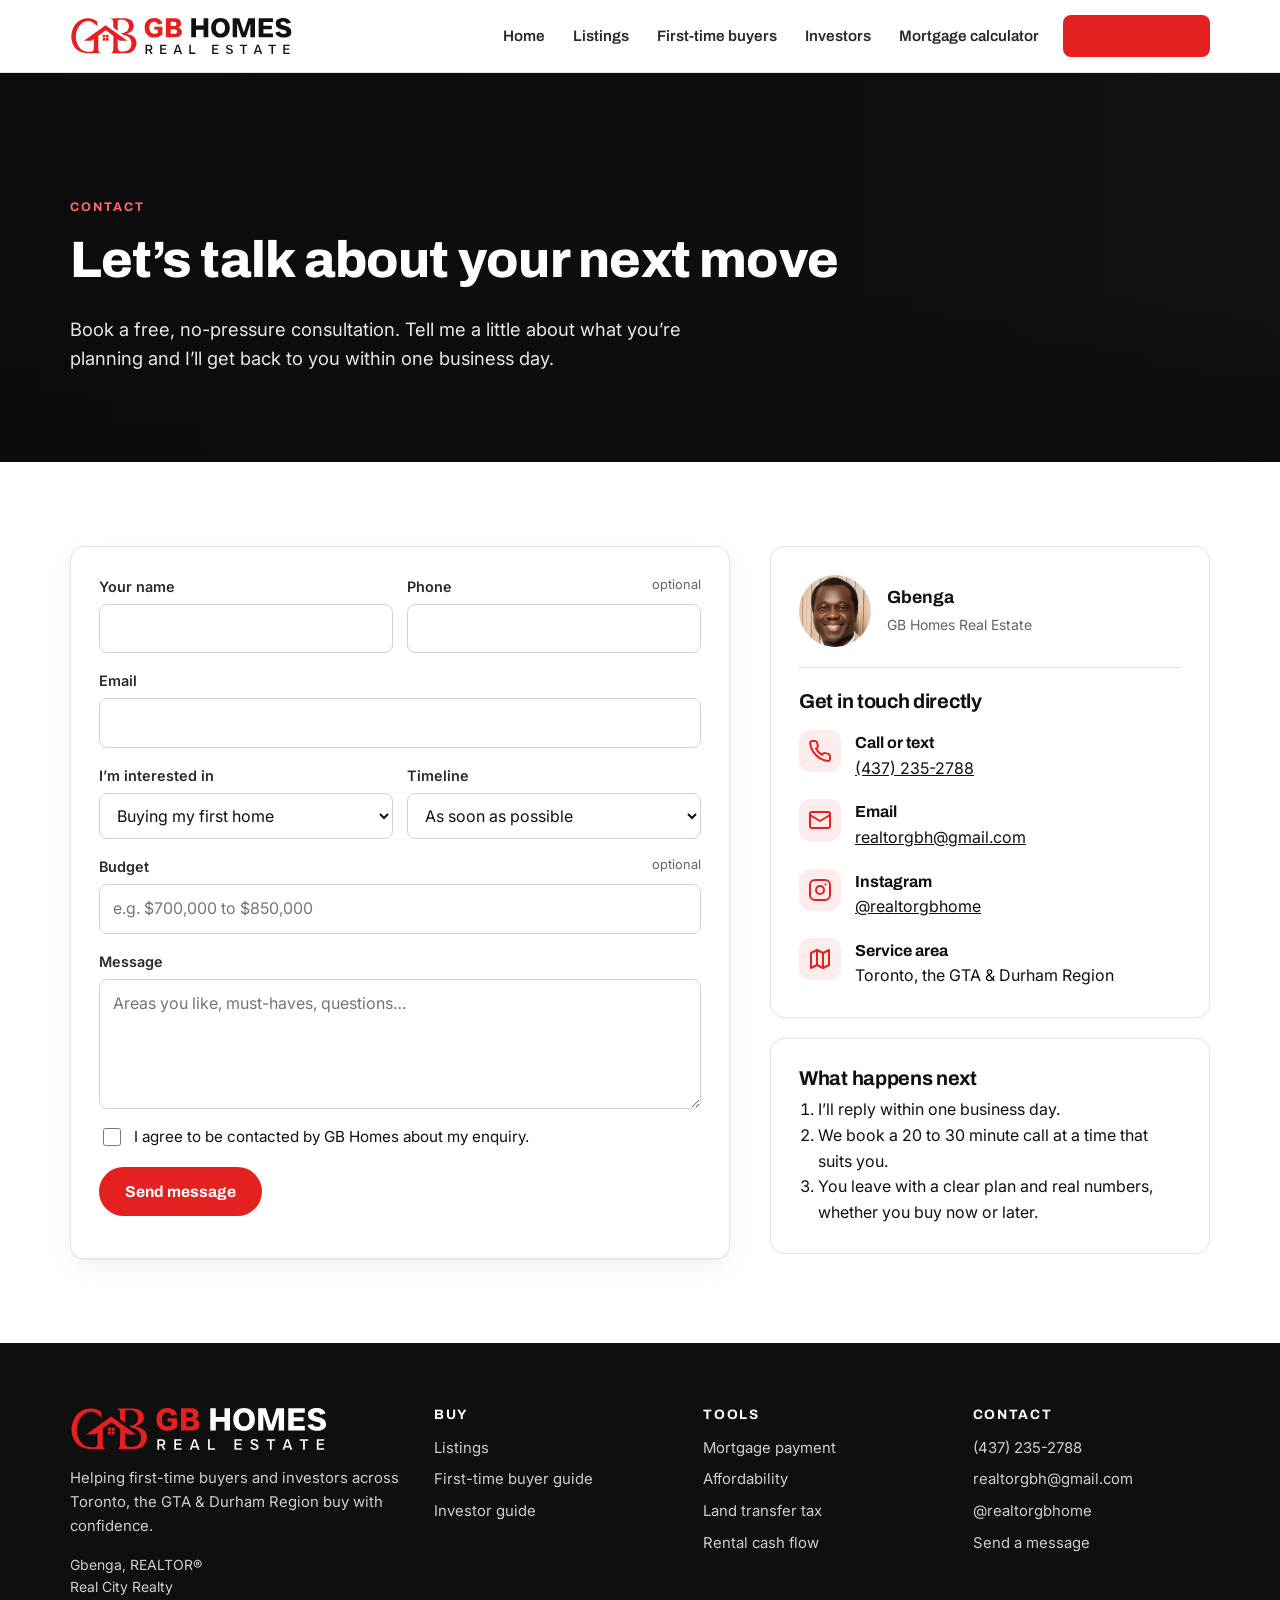
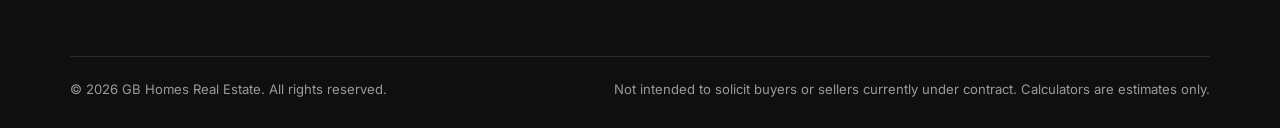
==== contact.html @ 9d26df84 "Email every contact-form enquiry to realtorgbh@gmail.com Uses the free FormSubmit service alongside " ====
<!doctype html>
<html lang="en-CA" class="no-js">
<head>
<meta charset="utf-8">
<meta name="viewport" content="width=device-width, initial-scale=1">
<title>Contact | GB Homes Real Estate</title>
<meta name="description" content="Book a free consultation with GB Homes Real Estate. Help for first-time buyers, investors and sellers across Toronto, the GTA and Durham Region.">
<meta property="og:title" content="Contact | GB Homes Real Estate">
<meta property="og:description" content="Book a free consultation with GB Homes Real Estate. Help for first-time buyers, investors and sellers across Toronto, the GTA and Durham Region.">
<meta property="og:type" content="website">
<meta name="theme-color" content="#E52020">
<link rel="icon" href="assets/brand/mark.svg" type="image/svg+xml">
<link rel="preconnect" href="https://fonts.googleapis.com">
<link rel="preconnect" href="https://fonts.gstatic.com" crossorigin>
<link href="https://fonts.googleapis.com/css2?family=Archivo:wght@600;700;800&family=Inter:wght@400;500;600&display=swap" rel="stylesheet">
<link rel="stylesheet" href="css/styles.css?v=3b764c63">
</head>
<body>
<a class="skip-link" href="#main">Skip to content</a>
<header class="site-header">
  <div class="wrap">
    <a class="brand" href="index.html" aria-label="GB Homes Real Estate, home"><img src="assets/brand/logo-horizontal.svg" alt="GB Homes Real Estate" width="215" height="38"></a>
    <button class="nav-toggle" type="button" aria-expanded="false" aria-controls="site-nav" aria-label="Open menu"><svg viewBox="0 0 24 24" fill="none" stroke="currentColor" stroke-width="2" stroke-linecap="round" stroke-linejoin="round" aria-hidden="true"><path d="M3 6h18M3 12h18M3 18h18"/></svg></button>
    <nav class="nav" id="site-nav" aria-label="Main">
      <a href="index.html">Home</a><a href="listings.html">Listings</a><a href="first-time-buyers.html">First-time buyers</a><a href="investors.html">Investors</a><a href="mortgage-calculator.html">Mortgage calculator</a>
      <a class="btn btn--red" href="contact.html" aria-current="page">Book a free call</a>
    </nav>
  </div>
</header>
<main id="main">
<section class="page-hero page-hero--photo page-hero--contact">
  <div class="wrap">
    <span class="eyebrow">Contact</span>
    <h1>Let’s talk about your next move</h1>
    <p class="lead">Book a free, no-pressure consultation. Tell me a little about what you’re planning and I’ll get back to you within one business day.</p>
  </div>
</section>

<section class="section">
  <div class="wrap contact-grid">
    <form class="card" id="contact-form" novalidate>
      <div class="field-row">
        <div class="field">
          <label for="cf-name">Your name</label>
          <input class="input" id="cf-name" name="name" autocomplete="name" required>
        </div>
        <div class="field">
          <label for="cf-phone">Phone <span class="hint">optional</span></label>
          <input class="input" id="cf-phone" name="phone" type="tel" autocomplete="tel">
        </div>
      </div>
      <div class="field">
        <label for="cf-email">Email</label>
        <input class="input" id="cf-email" name="email" type="email" autocomplete="email" required>
      </div>
      <div class="field-row">
        <div class="field">
          <label for="cf-topic">I’m interested in</label>
          <select class="input" id="cf-topic" name="topic">
            <option value="first-time">Buying my first home</option>
            <option value="investor">Buying an investment property</option>
            <option value="showing">Booking a showing</option>
            <option value="alerts">Getting listing alerts</option>
            <option value="preapproval">Help with mortgage pre-approval</option>
            <option value="selling">Selling my home</option>
            <option value="other">Something else</option>
          </select>
        </div>
        <div class="field">
          <label for="cf-timeline">Timeline</label>
          <select class="input" id="cf-timeline" name="timeline">
            <option>As soon as possible</option>
            <option>In 1 to 3 months</option>
            <option>In 3 to 6 months</option>
            <option>In 6 to 12 months</option>
            <option>Just exploring</option>
          </select>
        </div>
      </div>
      <div class="field">
        <label for="cf-budget">Budget <span class="hint">optional</span></label>
        <input class="input" id="cf-budget" name="budget" placeholder="e.g. $700,000 to $850,000">
      </div>
      <div class="field">
        <label for="cf-message">Message</label>
        <textarea class="input" id="cf-message" name="message" placeholder="Areas you like, must-haves, questions…"></textarea>
      </div>
      <label class="check"><input type="checkbox" id="cf-consent" name="consent" required> I agree to be contacted by GB Homes about my enquiry.</label>
      <input type="text" name="_gotcha" tabindex="-1" autocomplete="off" style="position:absolute;left:-9999px" aria-hidden="true">
      <button class="btn btn--red" type="submit" style="margin-top:8px">Send message</button>
      <div class="form-status" id="cf-status" role="status" aria-live="polite"></div>
    </form>

    <aside>
      <div class="card card--flat">
        <div class="agent-card">
          <img src="assets/photos/gbenga-headshot.jpg" alt="Gbenga" width="96" height="96">
          <div><strong data-config="agentName">Gbenga</strong><span class="muted small">GB Homes Real Estate</span></div>
        </div>
        <h3>Get in touch directly</h3>
        <ul class="contact-list" style="margin-top:18px">
          <li data-config-wrap><span class="icon-badge"><svg viewBox="0 0 24 24" fill="none" stroke="currentColor" stroke-width="2" stroke-linecap="round" stroke-linejoin="round" aria-hidden="true"><path d="M22 16.9v3a2 2 0 0 1-2.2 2 19.8 19.8 0 0 1-8.6-3.1 19.5 19.5 0 0 1-6-6A19.8 19.8 0 0 1 2.1 4.2 2 2 0 0 1 4.1 2h3a2 2 0 0 1 2 1.7c.1.9.4 1.8.7 2.7a2 2 0 0 1-.5 2.1L8 9.8a16 16 0 0 0 6 6l1.3-1.3a2 2 0 0 1 2.1-.4c.9.3 1.8.6 2.7.7a2 2 0 0 1 1.7 2z"/></svg></span><div><strong>Call or text</strong><a data-config-href="phone" href="#"><span data-config="phone"></span></a></div></li>
          <li data-config-wrap><span class="icon-badge"><svg viewBox="0 0 24 24" fill="none" stroke="currentColor" stroke-width="2" stroke-linecap="round" stroke-linejoin="round" aria-hidden="true"><rect x="2" y="4" width="20" height="16" rx="2"/><path d="m22 7-10 6L2 7"/></svg></span><div><strong>Email</strong><a data-config-href="email" href="#"><span data-config="email"></span></a></div></li>
          <li data-config-wrap><span class="icon-badge"><svg viewBox="0 0 24 24" fill="none" stroke="currentColor" stroke-width="2" stroke-linecap="round" stroke-linejoin="round" aria-hidden="true"><rect x="2" y="2" width="20" height="20" rx="5"/><circle cx="12" cy="12" r="4"/><path d="M17.5 6.5h.01"/></svg></span><div><strong>Instagram</strong><a data-config-href="instagram" href="#" rel="noopener"><span data-config="instagram"></span></a></div></li>
          <li><span class="icon-badge"><svg viewBox="0 0 24 24" fill="none" stroke="currentColor" stroke-width="2" stroke-linecap="round" stroke-linejoin="round" aria-hidden="true"><path d="M9 3 3 6v15l6-3 6 3 6-3V3l-6 3z"/><path d="M9 3v15M15 6v15"/></svg></span><div><strong>Service area</strong><span data-config="serviceArea">Toronto, the GTA &amp; Durham Region</span></div></li>
        </ul>
        <div data-config-wrap style="margin-top:22px">
          <a class="btn btn--ink" data-config-href="bookingUrl" href="#" rel="noopener"><svg viewBox="0 0 24 24" fill="none" stroke="currentColor" stroke-width="2" stroke-linecap="round" stroke-linejoin="round" aria-hidden="true"><rect x="3" y="4" width="18" height="18" rx="2"/><path d="M16 2v4M8 2v4M3 10h18"/></svg> Pick a time on my calendar</a>
        </div>
      </div>
      <div class="card card--flat" style="margin-top:20px">
        <h3>What happens next</h3>
        <ol style="padding-left:1.2em;margin:0">
          <li>I’ll reply within one business day.</li>
          <li>We book a 20 to 30 minute call at a time that suits you.</li>
          <li>You leave with a clear plan and real numbers, whether you buy now or later.</li>
        </ol>
      </div>
    </aside>
  </div>
</section>
</main>
<footer class="site-footer">
  <div class="wrap">
    <div class="footer-grid">
      <div>
        <img class="footer-logo" src="assets/brand/logo-horizontal-white.svg" alt="GB Homes Real Estate" width="250" height="44">
        <p>Helping first-time buyers and investors across <span data-config="serviceArea">Toronto, the GTA &amp; Durham Region</span> buy with confidence.</p>
        <p class="small"><span data-config="agentName">Gbenga</span>, <span data-config="registeredTitle"></span><br><span data-config="brokerageName"></span><span data-config-wrap><br><span data-config="brokerageAddress"></span></span></p>
      </div>
      <div>
        <h4>Buy</h4>
        <ul>
          <li><a href="listings.html">Listings</a></li>
          <li><a href="first-time-buyers.html">First-time buyer guide</a></li>
          <li><a href="investors.html">Investor guide</a></li>
        </ul>
      </div>
      <div>
        <h4>Tools</h4>
        <ul>
          <li><a href="mortgage-calculator.html">Mortgage payment</a></li>
          <li><a href="mortgage-calculator.html#afford">Affordability</a></li>
          <li><a href="mortgage-calculator.html#closing">Land transfer tax</a></li>
          <li><a href="investors.html#calculator">Rental cash flow</a></li>
        </ul>
      </div>
      <div>
        <h4>Contact</h4>
        <ul>
          <li data-config-wrap><a data-config-href="phone" href="#"><span data-config="phone"></span></a></li>
          <li data-config-wrap><a data-config-href="email" href="#"><span data-config="email"></span></a></li>
          <li data-config-wrap><a data-config-href="instagram" href="#" rel="noopener"><span data-config="instagram"></span></a></li>
          <li><a href="contact.html">Send a message</a></li>
        </ul>
      </div>
    </div>
    <div class="footer-bottom">
      <span>© <span data-year>2026</span> GB Homes Real Estate. All rights reserved.</span>
      <span>Not intended to solicit buyers or sellers currently under contract. Calculators are estimates only.</span>
    </div>
  </div>
</footer>
<script src="js/config.js?v=3b764c63"></script>
<script src="js/supabase.js?v=3b764c63"></script>
<script src="js/site.js?v=3b764c63"></script>
<script src="js/listings-data.js?v=3b764c63"></script>
<script src="js/contact.js?v=3b764c63"></script>
</body>
</html>
---- css/styles.css ----
/* ==========================================================================
   GB Homes Real Estate — site styles
   Brand colours come from the GB Homes logo: red #E52020 and near-black ink.
   ========================================================================== */

:root {
  --red: #e52020;
  --red-dark: #b81414;
  --red-tint: #fdecec;
  --ink: #111111;
  --ink-2: #2a2a2a;
  --muted: #5f6368;
  --line: #e6e3df;
  --paper: #ffffff;
  --cream: #f7f5f2;
  --dark: #0f0f10;
  --ok: #1d7a46;
  --ok-tint: #e7f4ec;
  --warn: #9a5b00;
  --warn-tint: #fff4e0;

  --font-head: "Archivo", "Helvetica Neue", Arial, sans-serif;
  --font-body: "Inter", "Helvetica Neue", Arial, sans-serif;

  --radius: 14px;
  --radius-sm: 8px;
  --shadow: 0 1px 2px rgba(0, 0, 0, 0.04), 0 8px 24px rgba(0, 0, 0, 0.06);
  --shadow-lg: 0 2px 4px rgba(0, 0, 0, 0.04), 0 20px 48px rgba(0, 0, 0, 0.10);
  --wrap: 1180px;
}

*,
*::before,
*::after { box-sizing: border-box; }

html { scroll-behavior: smooth; -webkit-text-size-adjust: 100%; }
@media (prefers-reduced-motion: reduce) {
  html { scroll-behavior: auto; }
  *, *::before, *::after { animation: none !important; transition: none !important; }
}

body {
  margin: 0;
  font-family: var(--font-body);
  font-size: 16px;
  line-height: 1.6;
  color: var(--ink);
  background: var(--paper);
  -webkit-font-smoothing: antialiased;
}

img, svg { max-width: 100%; display: block; }
a { color: inherit; }
p { margin: 0 0 1em; }
h1, h2, h3, h4 {
  font-family: var(--font-head);
  line-height: 1.12;
  margin: 0 0 0.5em;
  letter-spacing: -0.015em;
}
h1 { font-size: clamp(2.2rem, 5.2vw, 3.9rem); font-weight: 800; }
h2 { font-size: clamp(1.7rem, 3.4vw, 2.6rem); font-weight: 800; }
h3 { font-size: 1.25rem; font-weight: 700; }
h4 { font-size: 1.05rem; font-weight: 700; }

.wrap { width: 100%; max-width: var(--wrap); margin: 0 auto; padding: 0 20px; }
.section { padding: 84px 0; }
.section--tight { padding: 56px 0; }
.section--cream { background: var(--cream); }
.section--dark { background: var(--dark); color: #fff; }
.section--dark .muted { color: #b7b7b7; }

.eyebrow {
  display: inline-block;
  font-family: var(--font-head);
  font-size: 0.78rem;
  font-weight: 700;
  letter-spacing: 0.16em;
  text-transform: uppercase;
  color: var(--red);
  margin-bottom: 14px;
}
.lead { font-size: 1.15rem; color: var(--ink-2); max-width: 640px; }
.section--dark .lead { color: #d6d6d6; }
.muted { color: var(--muted); }
.red { color: var(--red); }
.center { text-align: center; }
.center .lead { margin-left: auto; margin-right: auto; }
.small { font-size: 0.875rem; }
.visually-hidden {
  position: absolute !important; width: 1px; height: 1px; overflow: hidden;
  clip: rect(0 0 0 0); white-space: nowrap;
}

.skip-link {
  position: absolute; left: 12px; top: -48px; z-index: 100;
  background: var(--ink); color: #fff; padding: 10px 14px; border-radius: 6px;
}
.skip-link:focus { top: 12px; }

:focus-visible { outline: 3px solid var(--red); outline-offset: 2px; }

/* ---------- Buttons ---------- */
.btn {
  display: inline-flex; align-items: center; justify-content: center; gap: 8px;
  font-family: var(--font-head); font-weight: 700; font-size: 0.98rem;
  padding: 14px 24px; border-radius: 999px; border: 2px solid transparent;
  text-decoration: none; cursor: pointer; transition: transform 0.15s ease, background 0.15s ease, color 0.15s ease, border-color 0.15s ease;
  line-height: 1.1; white-space: nowrap;
}
.btn:hover { transform: translateY(-1px); }
.btn--red { background: var(--red); color: #fff; }
.btn--red:hover { background: var(--red-dark); }
.btn--ink { background: var(--ink); color: #fff; }
.btn--ink:hover { background: #000; }
.btn--ghost { background: transparent; border-color: currentColor; }
.btn--ghost:hover { background: var(--ink); border-color: var(--ink); color: #fff; }
.section--dark .btn--ghost:hover, .hero--dark .btn--ghost:hover { background: #fff; border-color: #fff; color: var(--ink); }
.btn--sm { padding: 10px 16px; font-size: 0.9rem; }
.btn-row { display: flex; flex-wrap: wrap; gap: 12px; }

/* ---------- Header ---------- */
.site-header {
  position: sticky; top: 0; z-index: 50;
  background: rgba(255, 255, 255, 0.94);
  backdrop-filter: saturate(160%) blur(10px);
  -webkit-backdrop-filter: saturate(160%) blur(10px);
  border-bottom: 1px solid var(--line);
}
.site-header .wrap { display: flex; align-items: center; justify-content: space-between; height: 72px; gap: 20px; }
.brand { display: flex; align-items: center; text-decoration: none; flex-shrink: 0; }
.brand img { height: 38px; width: auto; }

.nav { display: flex; align-items: center; gap: 4px; }
.nav a {
  font-family: var(--font-head); font-weight: 600; font-size: 0.95rem; text-decoration: none;
  padding: 8px 12px; border-radius: 8px; color: var(--ink-2);
}
.nav a:hover { color: var(--red); }
.nav a[aria-current="page"] { color: var(--red); }
.nav .btn { margin-left: 8px; color: #fff; padding: 11px 18px; }
.nav .btn:hover { color: #fff; }

.nav-toggle {
  display: none; background: none; border: 0; padding: 8px; cursor: pointer; color: var(--ink);
}
.nav-toggle svg { width: 28px; height: 28px; }

@media (max-width: 960px) {
  .nav-toggle { display: inline-flex; }
  .nav {
    position: fixed; inset: 72px 0 auto 0; flex-direction: column; align-items: stretch;
    background: #fff; border-bottom: 1px solid var(--line); padding: 12px 20px 24px;
    box-shadow: var(--shadow-lg); display: none; max-height: calc(100vh - 72px); overflow: auto;
  }
  .nav.is-open { display: flex; }
  .nav a { padding: 14px 6px; font-size: 1.05rem; border-bottom: 1px solid var(--line); border-radius: 0; }
  .nav .btn { margin: 16px 0 0; border-bottom: 0; border-radius: 999px; }
  .brand img { height: 32px; }
}

/* ---------- Hero ---------- */
.hero { padding: 72px 0 84px; position: relative; overflow: hidden; }
.hero::before {
  content: ""; position: absolute; right: -180px; top: -160px; width: 560px; height: 560px;
  background: radial-gradient(circle at center, var(--red-tint) 0%, rgba(253, 236, 236, 0) 70%);
  pointer-events: none;
}
.hero .wrap { position: relative; display: grid; grid-template-columns: 1.15fr 0.85fr; gap: 56px; align-items: center; }
.hero h1 .red { color: var(--red); }
.hero .lead { margin-bottom: 28px; }
.hero-points { list-style: none; padding: 0; margin: 28px 0 0; display: flex; flex-wrap: wrap; gap: 10px 22px; color: var(--ink-2); font-size: 0.95rem; }
.hero-points li { display: flex; align-items: center; gap: 8px; }
.hero-points svg { width: 18px; height: 18px; color: var(--red); flex-shrink: 0; }

.page-hero { padding: 64px 0 48px; background: var(--cream); border-bottom: 1px solid var(--line); }
.page-hero h1 { font-size: clamp(2rem, 4.4vw, 3.2rem); }
.page-hero .lead { margin-bottom: 0; }

@media (max-width: 900px) {
  .hero { padding: 44px 0 60px; }
  .hero .wrap { grid-template-columns: 1fr; gap: 36px; }
}

/* ---------- Cards / grids ---------- */
.grid { display: grid; gap: 24px; }
.grid-2 { grid-template-columns: repeat(2, minmax(0, 1fr)); }
.grid-3 { grid-template-columns: repeat(3, minmax(0, 1fr)); }
.grid-4 { grid-template-columns: repeat(4, minmax(0, 1fr)); }
@media (max-width: 900px) { .grid-3, .grid-4 { grid-template-columns: repeat(2, minmax(0, 1fr)); } }
@media (max-width: 640px) { .grid-2, .grid-3, .grid-4 { grid-template-columns: 1fr; } }

.card {
  background: #fff; border: 1px solid var(--line); border-radius: var(--radius);
  padding: 28px; box-shadow: var(--shadow);
}
.card--flat { box-shadow: none; }
.card h3 { margin-bottom: 8px; }
.card p:last-child { margin-bottom: 0; }

.icon-badge {
  width: 48px; height: 48px; border-radius: 12px; background: var(--red-tint); color: var(--red);
  display: grid; place-items: center; margin-bottom: 18px;
}
.icon-badge svg { width: 24px; height: 24px; }

.service-card { display: flex; flex-direction: column; }
.service-card .link-arrow { margin-top: auto; padding-top: 14px; }

.link-arrow {
  display: inline-flex; align-items: center; gap: 6px; font-family: var(--font-head);
  font-weight: 700; color: var(--red); text-decoration: none;
}
.link-arrow::after { content: "→"; transition: transform 0.15s ease; }
.link-arrow:hover::after { transform: translateX(3px); }

.section-head { display: flex; justify-content: space-between; align-items: flex-end; gap: 24px; margin-bottom: 36px; flex-wrap: wrap; }
.section-head h2 { margin-bottom: 0; }

/* ---------- Steps ---------- */
.steps { counter-reset: step; display: grid; gap: 20px; grid-template-columns: repeat(4, minmax(0, 1fr)); }
.step { position: relative; padding-top: 56px; }
.step::before {
  counter-increment: step; content: counter(step, decimal-leading-zero);
  position: absolute; top: 0; left: 0; font-family: var(--font-head); font-weight: 800; font-size: 2rem; color: var(--red);
}
.step h3 { font-size: 1.1rem; }
@media (max-width: 900px) { .steps { grid-template-columns: repeat(2, minmax(0, 1fr)); } }
@media (max-width: 560px) { .steps { grid-template-columns: 1fr; } }

/* ---------- Quick calculator (hero) ---------- */
.quick-calc { background: #fff; border-radius: 20px; box-shadow: var(--shadow-lg); border: 1px solid var(--line); padding: 28px; }
.quick-calc h2 { font-size: 1.25rem; margin-bottom: 4px; }
.quick-calc .result-big { font-family: var(--font-head); font-size: 2.6rem; font-weight: 800; line-height: 1; margin: 18px 0 4px; }
.quick-calc .result-big small { font-size: 1rem; font-weight: 600; color: var(--muted); }

/* ---------- Forms ---------- */
.field { display: flex; flex-direction: column; gap: 6px; margin-bottom: 16px; }
.field label, .field .label { font-weight: 600; font-size: 0.9rem; color: var(--ink-2); display: flex; justify-content: space-between; gap: 8px; }
.field .hint { font-size: 0.8rem; color: var(--muted); font-weight: 400; }
.input, select.input, textarea.input {
  width: 100%; font: inherit; font-size: 1rem; color: var(--ink); background: #fff;
  border: 1.5px solid #d6d2cc; border-radius: var(--radius-sm); padding: 11px 13px;
  transition: border-color 0.15s ease, box-shadow 0.15s ease;
}
.input:focus { outline: none; border-color: var(--ink); box-shadow: 0 0 0 3px rgba(17, 17, 17, 0.08); }
textarea.input { min-height: 130px; resize: vertical; }

.input-affix { position: relative; display: flex; align-items: center; }
.input-affix .input { padding-left: 28px; }
.input-affix .affix { position: absolute; left: 12px; color: var(--muted); pointer-events: none; font-size: 0.95rem; }
.input-affix.suffix .input { padding-left: 13px; padding-right: 34px; }
.input-affix.suffix .affix { left: auto; right: 12px; }

.field-row { display: grid; grid-template-columns: 1fr 1fr; gap: 14px; }
@media (max-width: 480px) { .field-row { grid-template-columns: 1fr; } }

input[type="range"] { width: 100%; accent-color: var(--red); margin: 4px 0 0; }

.check { display: flex; gap: 10px; align-items: flex-start; font-size: 0.95rem; cursor: pointer; margin-bottom: 10px; }
.check input { width: 18px; height: 18px; margin-top: 3px; accent-color: var(--red); flex-shrink: 0; }

.seg { display: inline-flex; background: var(--cream); border: 1px solid var(--line); border-radius: 999px; padding: 4px; flex-wrap: wrap; }
.seg button {
  font: inherit; font-family: var(--font-head); font-weight: 700; font-size: 0.92rem; border: 0; background: transparent;
  padding: 10px 18px; border-radius: 999px; cursor: pointer; color: var(--ink-2);
}
.seg button[aria-selected="true"] { background: var(--ink); color: #fff; }

/* ---------- Calculator layout ---------- */
.calc { display: grid; grid-template-columns: 400px 1fr; gap: 28px; align-items: start; }
@media (max-width: 960px) { .calc { grid-template-columns: 1fr; } }
.calc-panel { position: sticky; top: 96px; }
@media (max-width: 960px) { .calc-panel { position: static; } }

.result-hero { background: var(--dark); color: #fff; border-radius: var(--radius); padding: 28px; margin-bottom: 20px; }
.result-hero .label { color: #bdbdbd; font-size: 0.9rem; font-weight: 600; }
.result-hero .value { font-family: var(--font-head); font-size: clamp(2.2rem, 5vw, 3.2rem); font-weight: 800; line-height: 1.05; margin: 6px 0 4px; }
.result-hero .sub { color: #cfcfcf; font-size: 0.95rem; }

.stats { display: grid; grid-template-columns: repeat(auto-fit, minmax(160px, 1fr)); gap: 12px; margin-bottom: 20px; }
.stat { background: #fff; border: 1px solid var(--line); border-radius: 12px; padding: 16px; }
.stat .label { font-size: 0.82rem; color: var(--muted); font-weight: 600; }
.stat .value { font-family: var(--font-head); font-size: 1.35rem; font-weight: 800; margin-top: 2px; }
.stat--good .value { color: var(--ok); }
.stat--bad .value { color: var(--red); }

.notice { border-radius: 10px; padding: 12px 14px; font-size: 0.92rem; margin-bottom: 16px; border: 1px solid; }
.notice--info { background: var(--cream); border-color: var(--line); color: var(--ink-2); }
.notice--warn { background: var(--warn-tint); border-color: #f1d49c; color: var(--warn); }
.notice--ok { background: var(--ok-tint); border-color: #b9dec8; color: var(--ok); }
.notice--red { background: var(--red-tint); border-color: #f5b9b9; color: var(--red-dark); }

.breakdown { width: 100%; border-collapse: collapse; font-size: 0.95rem; }
.breakdown td { padding: 10px 0; border-bottom: 1px solid var(--line); }
.breakdown td:last-child { text-align: right; font-weight: 600; font-variant-numeric: tabular-nums; }
.breakdown tr.total td { border-bottom: 0; border-top: 2px solid var(--ink); font-weight: 800; font-family: var(--font-head); font-size: 1.05rem; padding-top: 12px; }
.breakdown tr.minus td:last-child { color: var(--ok); }

.table-scroll { overflow-x: auto; -webkit-overflow-scrolling: touch; }
.amort-table { width: 100%; border-collapse: collapse; font-size: 0.9rem; font-variant-numeric: tabular-nums; min-width: 520px; }
.amort-table th, .amort-table td { padding: 9px 10px; text-align: right; border-bottom: 1px solid var(--line); }
.amort-table th:first-child, .amort-table td:first-child { text-align: left; }
.amort-table th { font-family: var(--font-head); font-size: 0.8rem; text-transform: uppercase; letter-spacing: 0.06em; color: var(--muted); }
.amort-table tr.term-end td { background: var(--red-tint); }

.chart { width: 100%; height: auto; }
.chart-legend { display: flex; gap: 18px; flex-wrap: wrap; font-size: 0.85rem; color: var(--muted); margin-top: 10px; }
.chart-legend span { display: inline-flex; align-items: center; gap: 6px; }
.chart-legend i { width: 12px; height: 12px; border-radius: 3px; display: inline-block; }

.bar-split { display: flex; height: 14px; border-radius: 999px; overflow: hidden; background: var(--line); margin: 10px 0 8px; }
.bar-split > div { height: 100%; transition: width 0.3s ease; }

details.disclosure { border: 1px solid var(--line); border-radius: 12px; background: #fff; }
details.disclosure > summary {
  cursor: pointer; list-style: none; padding: 16px 18px; font-family: var(--font-head); font-weight: 700;
  display: flex; justify-content: space-between; align-items: center; gap: 12px;
}
details.disclosure > summary::-webkit-details-marker { display: none; }
details.disclosure > summary::after { content: "+"; font-size: 1.4rem; color: var(--red); line-height: 1; }
details.disclosure[open] > summary::after { content: "−"; }
details.disclosure > .disclosure-body { padding: 0 18px 18px; }
.faq details.disclosure { margin-bottom: 12px; }

/* ---------- Listings ---------- */
.filters { display: flex; flex-wrap: wrap; gap: 12px; align-items: flex-end; margin-bottom: 28px; }
.filters .field { margin-bottom: 0; min-width: 160px; flex: 1; }
.listing-card { overflow: hidden; padding: 0; display: flex; flex-direction: column; transition: transform 0.15s ease, box-shadow 0.15s ease; }
.listing-card:hover { transform: translateY(-3px); box-shadow: var(--shadow-lg); }
.listing-media { position: relative; aspect-ratio: 4 / 3; background: var(--cream); overflow: hidden; }
.listing-media img { width: 100%; height: 100%; object-fit: cover; }
.listing-badge {
  position: absolute; top: 14px; left: 14px; background: var(--red); color: #fff; font-family: var(--font-head);
  font-weight: 700; font-size: 0.75rem; letter-spacing: 0.08em; text-transform: uppercase; padding: 6px 10px; border-radius: 6px;
}
.listing-badge--ink { background: var(--ink); }
.listing-body { padding: 22px; display: flex; flex-direction: column; flex: 1; }
.listing-price { font-family: var(--font-head); font-weight: 800; font-size: 1.5rem; }
.listing-title { font-weight: 600; margin: 2px 0 2px; }
.listing-meta { display: flex; gap: 16px; flex-wrap: wrap; color: var(--ink-2); font-size: 0.92rem; margin: 12px 0 16px; padding-top: 12px; border-top: 1px solid var(--line); }
.listing-meta span { display: inline-flex; align-items: center; gap: 6px; }
.listing-meta svg { width: 18px; height: 18px; color: var(--muted); }
.listing-actions { margin-top: auto; display: flex; gap: 10px; flex-wrap: wrap; }

.coming-card {
  border: 2px dashed #d6d2cc; background: var(--cream); box-shadow: none; display: flex; flex-direction: column;
  justify-content: center; align-items: flex-start; min-height: 360px;
}

/* Listing dialog */
dialog.listing-dialog {
  border: 0; border-radius: 18px; padding: 0; width: min(920px, calc(100vw - 32px)); max-height: calc(100vh - 48px);
  box-shadow: 0 30px 80px rgba(0, 0, 0, 0.35);
}
dialog.listing-dialog::backdrop { background: rgba(10, 10, 10, 0.6); }
.dialog-inner { display: grid; grid-template-columns: 1.1fr 0.9fr; }
.dialog-inner .listing-media { aspect-ratio: auto; min-height: 100%; }
.dialog-content { padding: 30px; overflow: auto; max-height: calc(100vh - 48px); }
.dialog-close {
  position: absolute; top: 12px; right: 12px; z-index: 2; width: 40px; height: 40px; border-radius: 50%; border: 0;
  background: #fff; box-shadow: var(--shadow); cursor: pointer; font-size: 1.4rem; line-height: 1;
}
.feature-list { list-style: none; padding: 0; margin: 0 0 20px; display: grid; gap: 8px; }
.feature-list li { display: flex; gap: 10px; }
.feature-list li::before { content: ""; width: 8px; height: 8px; border-radius: 50%; background: var(--red); margin-top: 9px; flex-shrink: 0; }
@media (max-width: 760px) {
  .dialog-inner { grid-template-columns: 1fr; }
  .dialog-inner .listing-media { aspect-ratio: 16 / 10; min-height: 0; }
}

/* ---------- Guides ---------- */
.guide-layout { display: grid; grid-template-columns: 240px 1fr; gap: 48px; align-items: start; }
.toc { position: sticky; top: 96px; font-size: 0.92rem; }
.toc ol { list-style: none; padding: 0; margin: 0; border-left: 2px solid var(--line); }
.toc a { display: block; padding: 7px 14px; text-decoration: none; color: var(--muted); margin-left: -2px; border-left: 2px solid transparent; }
.toc a:hover, .toc a.is-active { color: var(--ink); border-left-color: var(--red); }
@media (max-width: 960px) {
  .guide-layout { grid-template-columns: 1fr; }
  .toc { position: static; }
  .toc ol { display: flex; flex-wrap: wrap; gap: 6px; border: 0; }
  .toc a { border: 1px solid var(--line); border-radius: 999px; padding: 6px 12px; margin: 0; }
}

.prose { max-width: 760px; }
.prose h2 { margin-top: 64px; scroll-margin-top: 96px; }
.prose h2:first-child { margin-top: 0; }
.prose h3 { margin-top: 28px; }
.prose ul, .prose ol { padding-left: 1.2em; margin: 0 0 1em; }
.prose li { margin-bottom: 6px; }

.callout { border-left: 4px solid var(--red); background: var(--cream); padding: 18px 20px; border-radius: 0 12px 12px 0; margin: 24px 0; }
.callout p:last-child { margin-bottom: 0; }

.program-grid { display: grid; grid-template-columns: repeat(2, minmax(0, 1fr)); gap: 16px; margin: 20px 0; }
@media (max-width: 640px) { .program-grid { grid-template-columns: 1fr; } }
.program { border: 1px solid var(--line); border-radius: 12px; padding: 20px; background: #fff; }
.program .amount { font-family: var(--font-head); font-weight: 800; font-size: 1.5rem; color: var(--red); line-height: 1.1; }
.program h4 { margin: 6px 0 6px; }
.program p { font-size: 0.93rem; color: var(--ink-2); margin: 0; }

.checklist-card { margin: 20px 0; }
.progress { height: 8px; background: var(--line); border-radius: 999px; overflow: hidden; margin: 8px 0 18px; }
.progress > div { height: 100%; background: var(--red); width: 0; transition: width 0.3s ease; }

/* ---------- CTA band ---------- */
.cta-band { background: var(--red); color: #fff; border-radius: 24px; padding: 56px; display: grid; grid-template-columns: 1fr auto; gap: 28px; align-items: center; }
.cta-band h2 { margin-bottom: 8px; }
.cta-band p { margin: 0; color: rgba(255, 255, 255, 0.9); font-size: 1.08rem; }
.cta-band .btn--ink:hover { background: #000; }
@media (max-width: 760px) { .cta-band { grid-template-columns: 1fr; padding: 36px 26px; } }

/* ---------- About ---------- */
.about { display: grid; grid-template-columns: 0.8fr 1.2fr; gap: 56px; align-items: center; }
.about-mark { background: var(--cream); border-radius: 24px; padding: 48px; display: grid; place-items: center; aspect-ratio: 1; }
.about-mark img { width: 80%; }
@media (max-width: 860px) { .about { grid-template-columns: 1fr; gap: 32px; } .about-mark { aspect-ratio: 16/9; padding: 32px; } .about-mark img { width: 50%; } }

/* ---------- Contact ---------- */
.contact-grid { display: grid; grid-template-columns: 1.2fr 0.8fr; gap: 40px; align-items: start; }
@media (max-width: 900px) { .contact-grid { grid-template-columns: 1fr; } }
.contact-list { list-style: none; padding: 0; margin: 0; display: grid; gap: 18px; }
.contact-list li { display: flex; gap: 14px; align-items: flex-start; }
.contact-list .icon-badge { margin: 0; flex-shrink: 0; width: 42px; height: 42px; }
.contact-list strong { display: block; font-family: var(--font-head); }
.form-status { margin-top: 14px; }

/* ---------- Footer ---------- */
.site-footer { background: var(--dark); color: #cfcfcf; padding: 64px 0 28px; font-size: 0.93rem; }
.footer-grid { display: grid; grid-template-columns: 1.4fr 1fr 1fr 1fr; gap: 32px; }
@media (max-width: 860px) { .footer-grid { grid-template-columns: 1fr 1fr; } }
@media (max-width: 520px) { .footer-grid { grid-template-columns: 1fr; } }
.site-footer img.footer-logo { height: 44px; width: auto; margin-bottom: 16px; }
.site-footer h4 { color: #fff; font-size: 0.85rem; letter-spacing: 0.12em; text-transform: uppercase; margin-bottom: 14px; }
.site-footer ul { list-style: none; padding: 0; margin: 0; display: grid; gap: 8px; }
.site-footer a { color: #cfcfcf; text-decoration: none; }
.site-footer a:hover { color: #fff; }
.footer-bottom { border-top: 1px solid #2a2a2a; margin-top: 44px; padding-top: 22px; display: flex; flex-wrap: wrap; justify-content: space-between; gap: 12px; font-size: 0.82rem; color: #9a9a9a; }
.placeholder { background: #fff3b0; color: #5a4a00; padding: 0 4px; border-radius: 3px; }
.site-footer .placeholder { background: #4a3f00; color: #ffe680; }

/* ---------- Reveal on scroll ---------- */
.reveal { opacity: 0; transform: translateY(14px); transition: opacity 0.6s ease, transform 0.6s ease; }
.reveal.is-visible { opacity: 1; transform: none; }
.no-js .reveal { opacity: 1; transform: none; }
.prose .card h3:first-child { margin-top: 0; }

/* ---------- Agent photo ---------- */
.about-photo { margin: 0; border-radius: 24px; overflow: hidden; aspect-ratio: 4 / 5; background: var(--cream); box-shadow: var(--shadow-lg); max-width: 100%; }
.about-photo img { width: 100%; height: 100%; object-fit: cover; object-position: center top; }
@media (max-width: 860px) { .about-photo { max-width: 420px; } }
.hero-call { margin: 18px 0 0; font-weight: 600; color: var(--ink-2); }
.hero-call a { color: var(--red); text-decoration: none; }
.hero-call a:hover { text-decoration: underline; }
.agent-card { display: flex; align-items: center; gap: 16px; margin-bottom: 22px; padding-bottom: 20px; border-bottom: 1px solid var(--line); }
.agent-card img { width: 72px; height: 72px; border-radius: 50%; object-fit: cover; flex-shrink: 0; }
.agent-card strong { display: block; font-family: var(--font-head); font-size: 1.1rem; }

/* ---------- Cinematic video hero ---------- */
.hero--dark {
  color: #fff;
  background:
    radial-gradient(ellipse at 75% 30%, rgba(196, 150, 96, 0.28) 0%, rgba(196, 150, 96, 0) 55%),
    radial-gradient(ellipse at 15% 90%, rgba(229, 32, 32, 0.16) 0%, rgba(229, 32, 32, 0) 50%),
    linear-gradient(160deg, #1b1714 0%, #0d0c0b 60%, #080808 100%);
  padding: 104px 0 112px;
}
.hero--dark::before { display: none; }
.hero-media { position: absolute; inset: 0; overflow: hidden; }
.hero-media video {
  width: 100%; height: 100%; object-fit: cover; opacity: 0; transition: opacity 1.2s ease;
  transform: scale(1.04);
}
.hero-media video.is-ready { opacity: 1; }
.hero-media::after {
  content: ""; position: absolute; inset: 0;
  background:
    linear-gradient(90deg, rgba(8, 8, 8, 0.86) 0%, rgba(8, 8, 8, 0.62) 48%, rgba(8, 8, 8, 0.30) 100%),
    linear-gradient(0deg, rgba(8, 8, 8, 0.55) 0%, rgba(8, 8, 8, 0) 35%);
}
.hero--dark .wrap { z-index: 1; }
.hero--dark h1 { color: #fff; text-shadow: 0 2px 24px rgba(0, 0, 0, 0.35); }
.hero--dark h1 .red { color: #ff3b3b; }
.hero--dark .eyebrow { color: #ff6b6b; }
.hero--dark .lead { color: rgba(255, 255, 255, 0.86); }
.hero--dark .hero-points { color: rgba(255, 255, 255, 0.85); }
.hero--dark .hero-points svg { color: #ff6b6b; }
.hero--dark .btn--ghost { color: #fff; }
.hero--dark .hero-call { color: rgba(255, 255, 255, 0.85); }
.hero--dark .hero-call a { color: #fff; text-decoration: underline; text-underline-offset: 3px; }
.hero--dark .quick-calc { color: var(--ink); border-color: transparent; box-shadow: 0 30px 80px rgba(0, 0, 0, 0.45); }
@media (max-width: 900px) { .hero--dark { padding: 64px 0 72px; } }

/* Photo backgrounds on inner-page headers (high-end homes, Pexels free licence) */
.page-hero--photo { position: relative; color: #fff; background: #151517 center / cover no-repeat; border-bottom: 0; padding: 120px 0 88px; isolation: isolate; }
.page-hero--photo::before { content: ""; position: absolute; inset: 0; z-index: -1; background: linear-gradient(90deg, rgba(10,10,12,.86) 0%, rgba(10,10,12,.62) 55%, rgba(10,10,12,.35) 100%), linear-gradient(0deg, rgba(10,10,12,.55), rgba(10,10,12,0) 45%); }
.page-hero--photo h1, .page-hero--photo .lead { color: #fff; }
.page-hero--photo .lead { opacity: .9; }
.page-hero--photo .eyebrow { color: #ff6b6b; }
.page-hero--photo a:not(.btn) { color: #fff; }
.page-hero--listings { background-image: url("https://images.pexels.com/photos/8143668/pexels-photo-8143668.jpeg?auto=compress&cs=tinysrgb&w=1920"); }
.page-hero--first-time-buyers { background-image: url("https://images.pexels.com/photos/7598368/pexels-photo-7598368.jpeg?auto=compress&cs=tinysrgb&w=1920"); }
.page-hero--investors { background-image: url("https://images.pexels.com/photos/8134821/pexels-photo-8134821.jpeg?auto=compress&cs=tinysrgb&w=1920"); }
.page-hero--mortgage-calculator { background-image: url("https://images.pexels.com/photos/31737859/pexels-photo-31737859.jpeg?auto=compress&cs=tinysrgb&w=1920"); }
.page-hero--contact { background-image: url("https://images.pexels.com/photos/7031406/pexels-photo-7031406.jpeg?auto=compress&cs=tinysrgb&w=1920"); }
@media (max-width: 640px) { .page-hero--photo { padding: 88px 0 64px; } .page-hero--photo::before { background: rgba(10,10,12,.7); } }
.page-hero--photo .btn--ghost { color: #fff; }
.page-hero--photo .btn--ghost:hover { background: #fff; border-color: #fff; color: var(--ink); }
.page-hero--photo .seg { background: rgba(255,255,255,.94); border-color: transparent; }
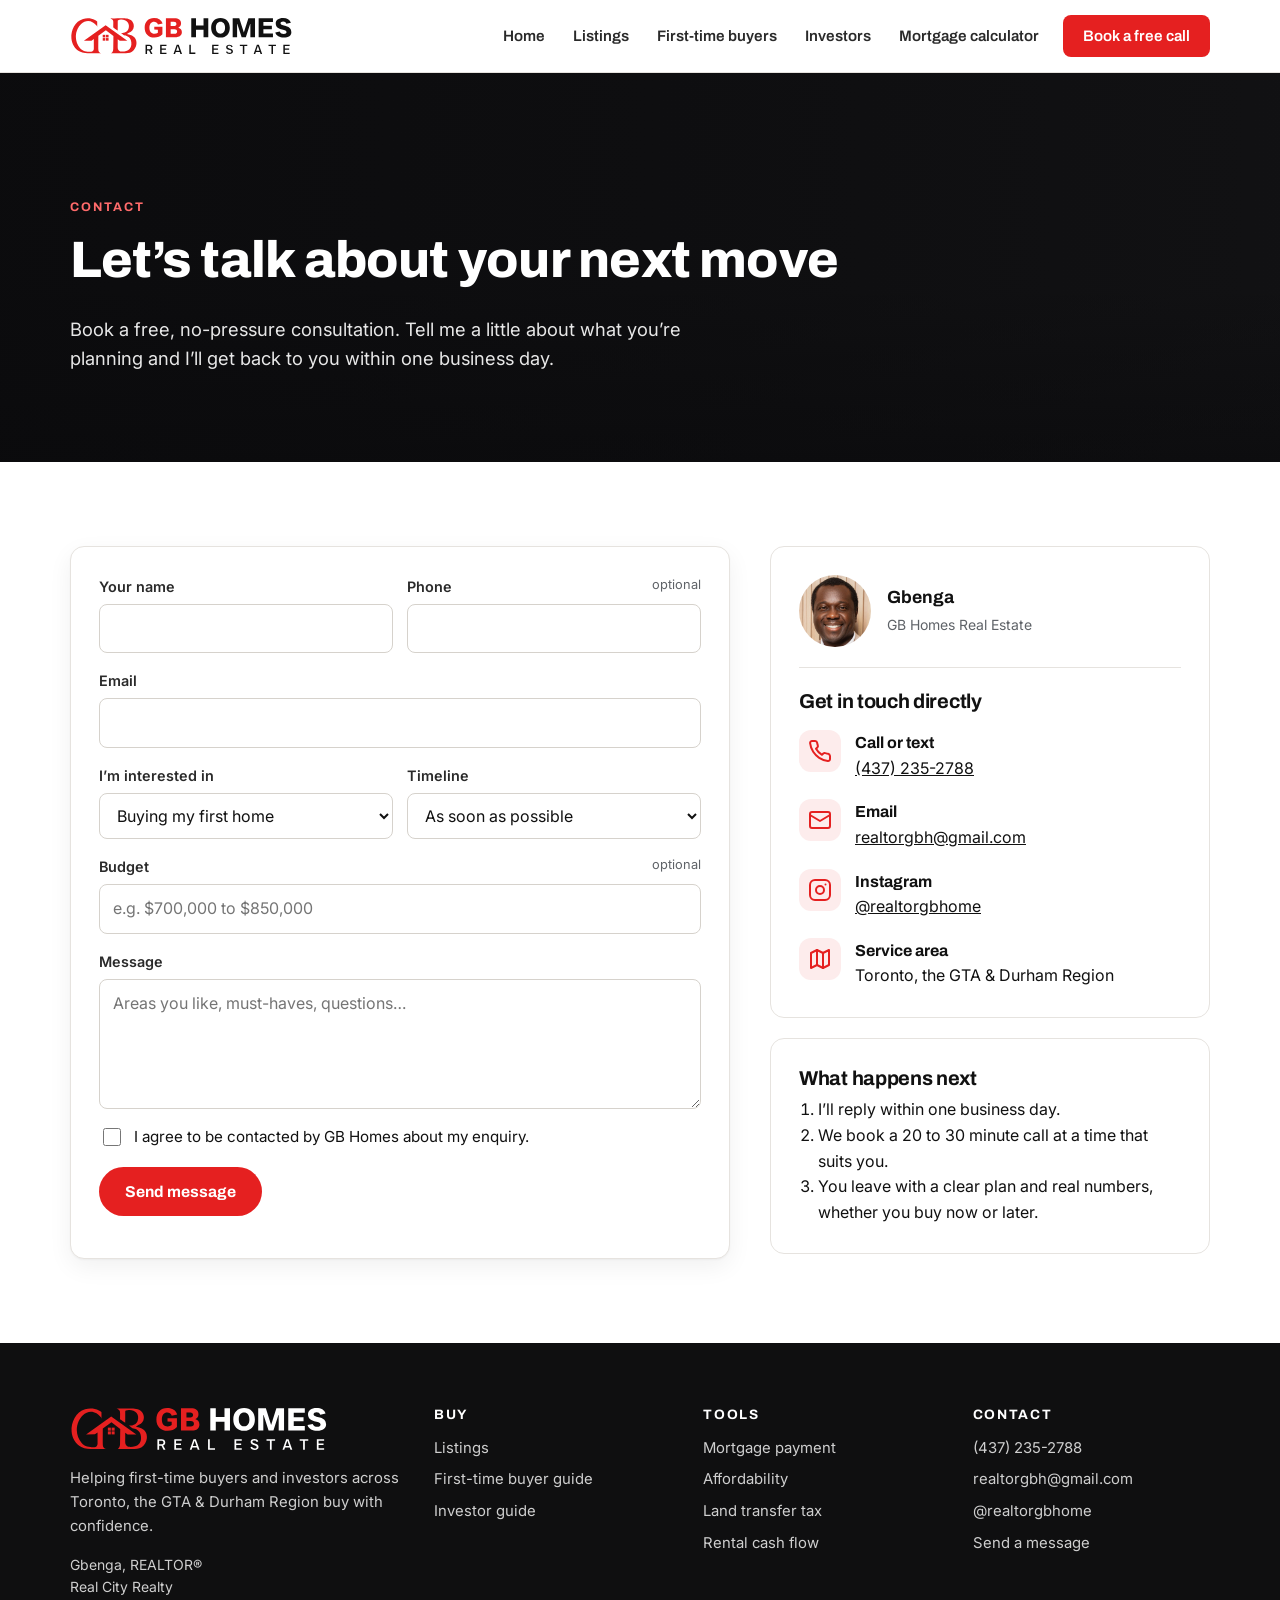
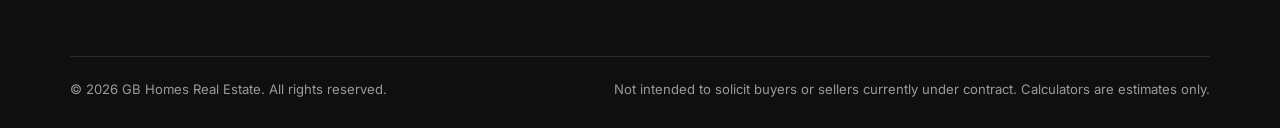
==== commit bb91bef8: "Add online booking calendar (Calendly) to the Contact page Shows when bookingUrl is set in js/config" ====
--- a/contact.html
+++ b/contact.html
@@ -13,7 +13,7 @@
 <link rel="preconnect" href="https://fonts.googleapis.com">
 <link rel="preconnect" href="https://fonts.gstatic.com" crossorigin>
 <link href="https://fonts.googleapis.com/css2?family=Archivo:wght@600;700;800&family=Inter:wght@400;500;600&display=swap" rel="stylesheet">
-<link rel="stylesheet" href="css/styles.css?v=3b764c63">
+<link rel="stylesheet" href="css/styles.css?v=159c1ea0">
 </head>
 <body>
 <a class="skip-link" href="#main">Skip to content</a>
@@ -23,7 +23,7 @@
     <button class="nav-toggle" type="button" aria-expanded="false" aria-controls="site-nav" aria-label="Open menu"><svg viewBox="0 0 24 24" fill="none" stroke="currentColor" stroke-width="2" stroke-linecap="round" stroke-linejoin="round" aria-hidden="true"><path d="M3 6h18M3 12h18M3 18h18"/></svg></button>
     <nav class="nav" id="site-nav" aria-label="Main">
       <a href="index.html">Home</a><a href="listings.html">Listings</a><a href="first-time-buyers.html">First-time buyers</a><a href="investors.html">Investors</a><a href="mortgage-calculator.html">Mortgage calculator</a>
-      <a class="btn btn--red" href="contact.html" aria-current="page">Book a free call</a>
+      <a class="btn btn--red" href="#book" aria-current="page">Book a free call</a>
     </nav>
   </div>
 </header>
@@ -105,7 +105,7 @@
           <li><span class="icon-badge"><svg viewBox="0 0 24 24" fill="none" stroke="currentColor" stroke-width="2" stroke-linecap="round" stroke-linejoin="round" aria-hidden="true"><path d="M9 3 3 6v15l6-3 6 3 6-3V3l-6 3z"/><path d="M9 3v15M15 6v15"/></svg></span><div><strong>Service area</strong><span data-config="serviceArea">Toronto, the GTA &amp; Durham Region</span></div></li>
         </ul>
         <div data-config-wrap style="margin-top:22px">
-          <a class="btn btn--ink" data-config-href="bookingUrl" href="#" rel="noopener"><svg viewBox="0 0 24 24" fill="none" stroke="currentColor" stroke-width="2" stroke-linecap="round" stroke-linejoin="round" aria-hidden="true"><rect x="3" y="4" width="18" height="18" rx="2"/><path d="M16 2v4M8 2v4M3 10h18"/></svg> Pick a time on my calendar</a>
+          <a class="btn btn--ink" data-config-href="bookingUrl" data-booking-jump href="#" rel="noopener"><svg viewBox="0 0 24 24" fill="none" stroke="currentColor" stroke-width="2" stroke-linecap="round" stroke-linejoin="round" aria-hidden="true"><rect x="3" y="4" width="18" height="18" rx="2"/><path d="M16 2v4M8 2v4M3 10h18"/></svg> Pick a time on my calendar</a>
         </div>
       </div>
       <div class="card card--flat" style="margin-top:20px">
@@ -117,6 +117,20 @@
         </ol>
       </div>
     </aside>
+  </div>
+</section>
+
+<section class="section section--cream booking" id="book" data-booking hidden>
+  <div class="wrap">
+    <div class="booking-head">
+      <span class="eyebrow">Book online</span>
+      <h2>Pick a time that suits you</h2>
+      <p class="lead">See when I’m free and book your free consultation in a few clicks. You’ll get a confirmation email with the details.</p>
+    </div>
+    <div class="card booking-card">
+      <div class="booking-embed" id="booking-embed" aria-label="Booking calendar"></div>
+      <p class="small muted booking-fallback">Calendar not loading? <a data-config-href="bookingUrl" href="#" target="_blank" rel="noopener">Open it in a new tab</a>.</p>
+    </div>
   </div>
 </section>
 </main>
@@ -161,10 +175,11 @@
     </div>
   </div>
 </footer>
-<script src="js/config.js?v=3b764c63"></script>
-<script src="js/supabase.js?v=3b764c63"></script>
-<script src="js/site.js?v=3b764c63"></script>
-<script src="js/listings-data.js?v=3b764c63"></script>
-<script src="js/contact.js?v=3b764c63"></script>
+<script src="js/config.js?v=159c1ea0"></script>
+<script src="js/supabase.js?v=159c1ea0"></script>
+<script src="js/site.js?v=159c1ea0"></script>
+<script src="js/listings-data.js?v=159c1ea0"></script>
+<script src="js/contact.js?v=159c1ea0"></script>
+<script src="js/booking.js?v=159c1ea0"></script>
 </body>
 </html>
--- a/css/styles.css
+++ b/css/styles.css
@@ -138,6 +138,7 @@
 }
 .nav a:hover { color: var(--red); }
 .nav a[aria-current="page"] { color: var(--red); }
+.nav a.btn[aria-current="page"] { color: #fff; }
 .nav .btn { margin-left: 8px; color: #fff; padding: 11px 18px; }
 .nav .btn:hover { color: #fff; }
 
@@ -507,3 +508,12 @@
 .page-hero--photo .btn--ghost { color: #fff; }
 .page-hero--photo .btn--ghost:hover { background: #fff; border-color: #fff; color: var(--ink); }
 .page-hero--photo .seg { background: rgba(255,255,255,.94); border-color: transparent; }
+
+/* Online booking calendar (Contact page) */
+.booking[hidden] { display: none; }
+.booking-head { max-width: 640px; margin: 0 auto 28px; text-align: center; }
+.booking-card { padding: 8px; overflow: hidden; }
+.booking-embed iframe { display: block; width: 100%; height: 700px; border: 0; }
+.booking-embed--link { padding: 32px; text-align: center; }
+.booking-fallback { text-align: center; margin: 8px 0 6px; }
+@media (max-width: 640px) { .booking-embed iframe { height: 1000px; } }
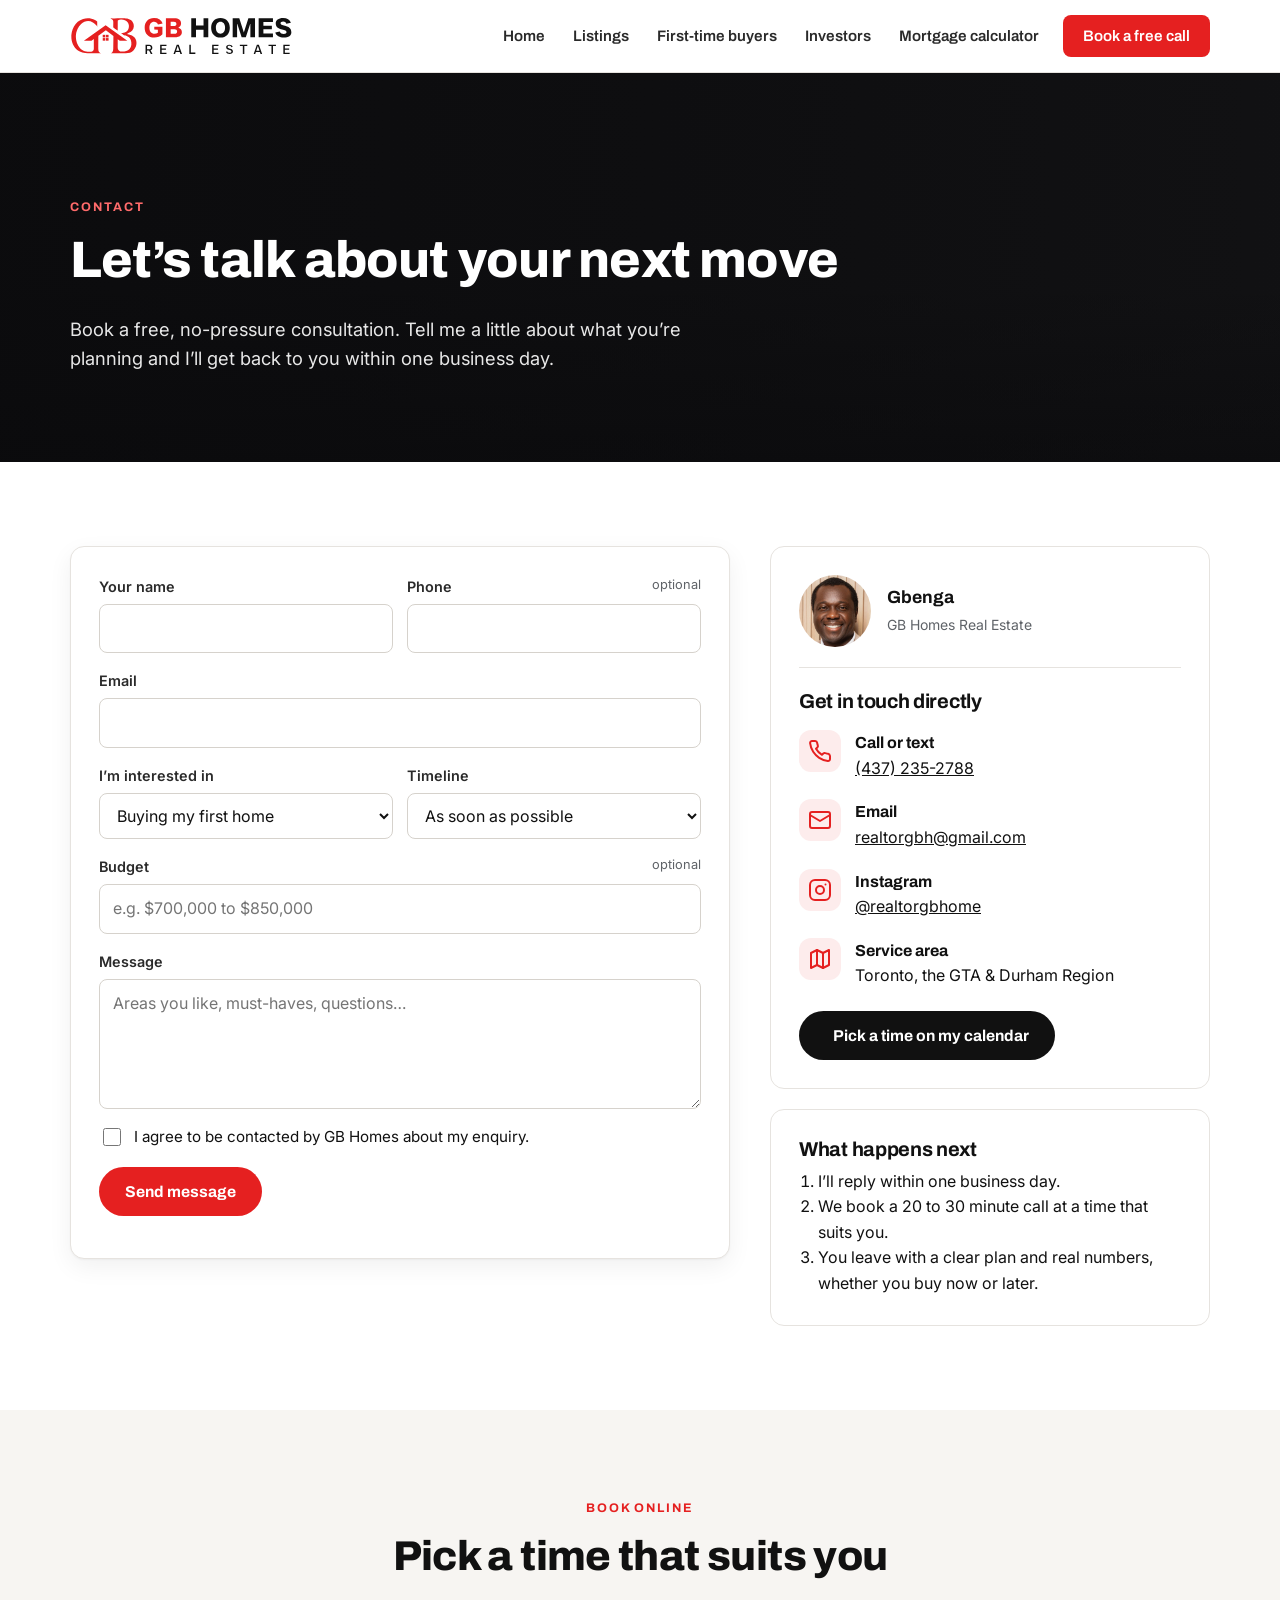
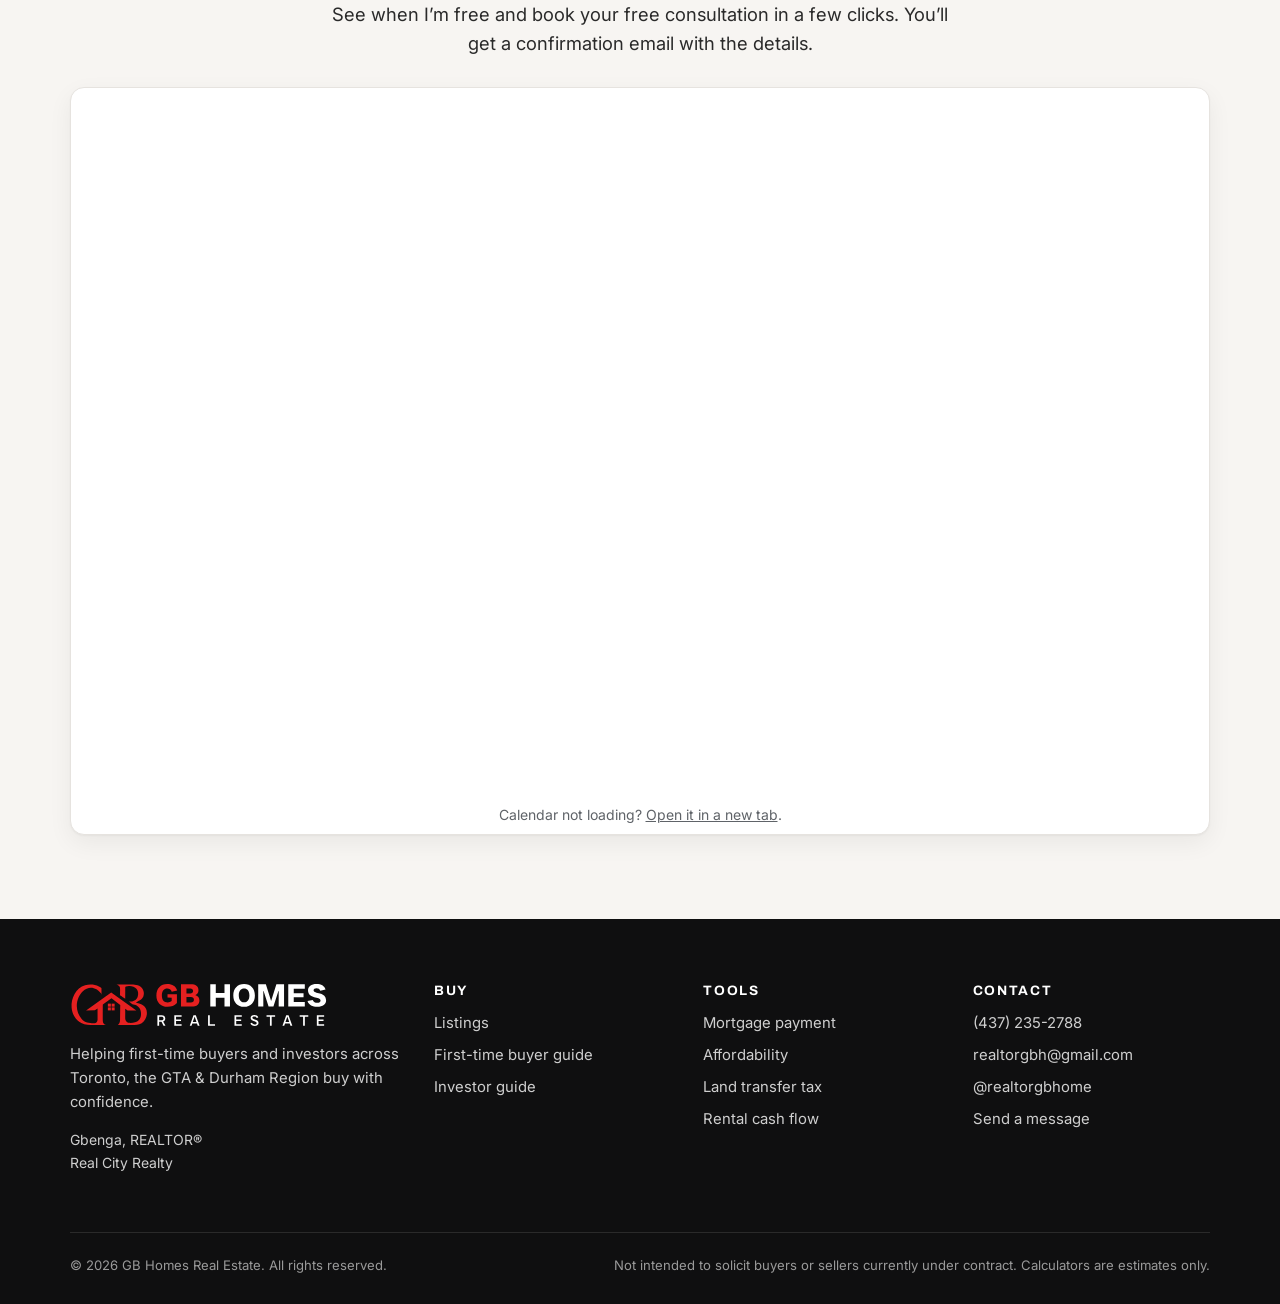
==== commit 4abf6b77: "Turn on the Calendly booking calendar Co-Authored-By: Claude Opus 5.5 <noreply@anthropic.com> Claude" ====
--- a/contact.html
+++ b/contact.html
@@ -13,7 +13,7 @@
 <link rel="preconnect" href="https://fonts.googleapis.com">
 <link rel="preconnect" href="https://fonts.gstatic.com" crossorigin>
 <link href="https://fonts.googleapis.com/css2?family=Archivo:wght@600;700;800&family=Inter:wght@400;500;600&display=swap" rel="stylesheet">
-<link rel="stylesheet" href="css/styles.css?v=159c1ea0">
+<link rel="stylesheet" href="css/styles.css?v=ff14f761">
 </head>
 <body>
 <a class="skip-link" href="#main">Skip to content</a>
@@ -175,11 +175,11 @@
     </div>
   </div>
 </footer>
-<script src="js/config.js?v=159c1ea0"></script>
-<script src="js/supabase.js?v=159c1ea0"></script>
-<script src="js/site.js?v=159c1ea0"></script>
-<script src="js/listings-data.js?v=159c1ea0"></script>
-<script src="js/contact.js?v=159c1ea0"></script>
-<script src="js/booking.js?v=159c1ea0"></script>
+<script src="js/config.js?v=ff14f761"></script>
+<script src="js/supabase.js?v=ff14f761"></script>
+<script src="js/site.js?v=ff14f761"></script>
+<script src="js/listings-data.js?v=ff14f761"></script>
+<script src="js/contact.js?v=ff14f761"></script>
+<script src="js/booking.js?v=ff14f761"></script>
 </body>
 </html>
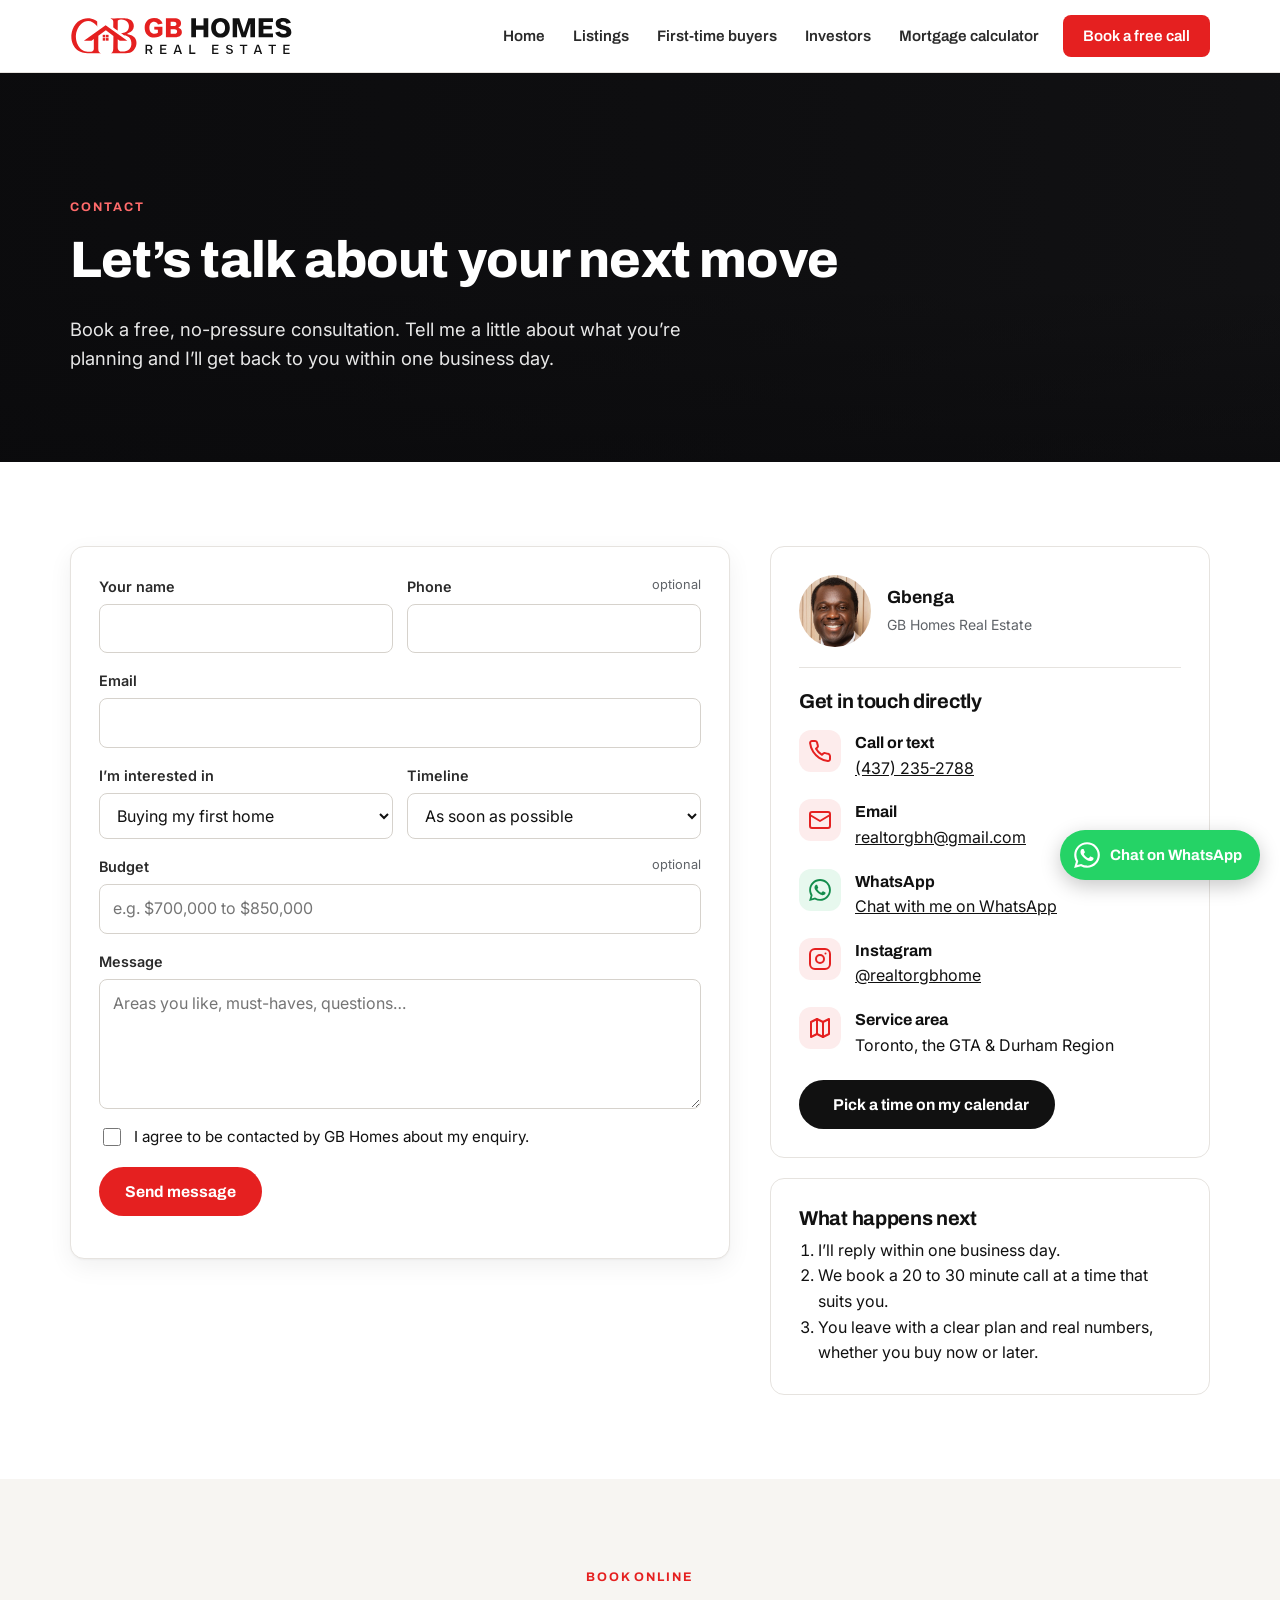
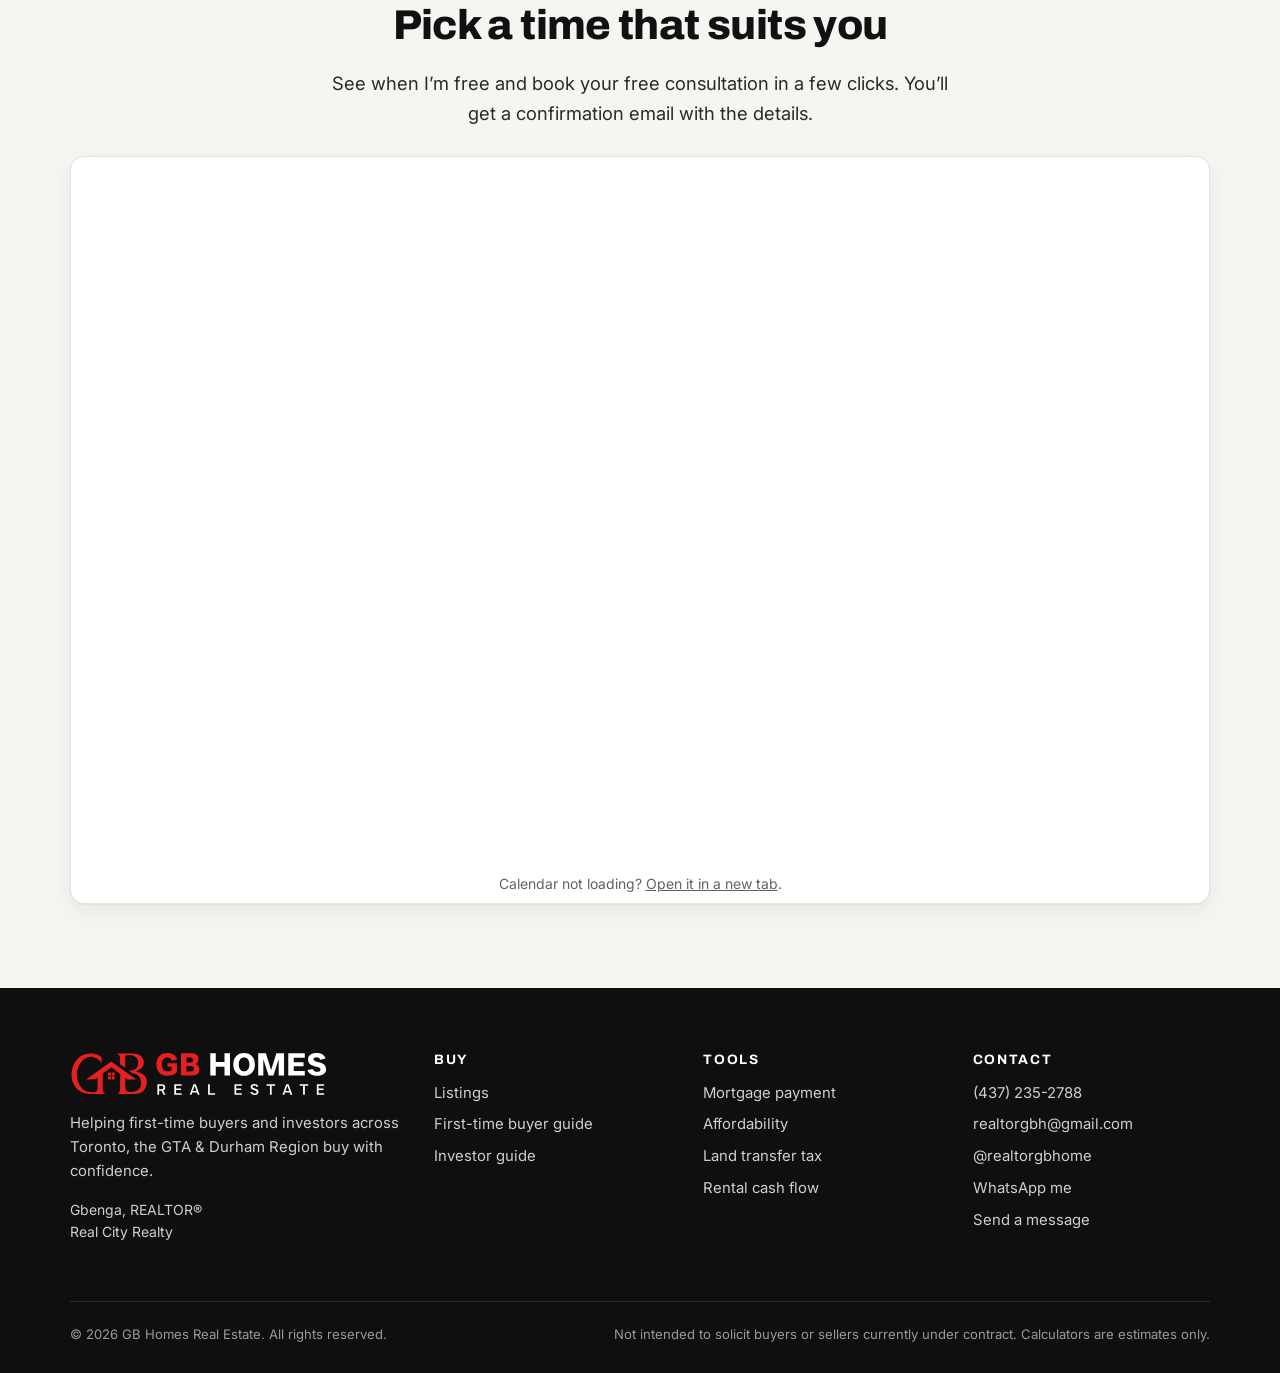
==== commit af92f95b: "Add WhatsApp chat: floating button on every page, Contact page and footer links Co-Authored-By: Clau" ====
--- a/contact.html
+++ b/contact.html
@@ -13,7 +13,7 @@
 <link rel="preconnect" href="https://fonts.googleapis.com">
 <link rel="preconnect" href="https://fonts.gstatic.com" crossorigin>
 <link href="https://fonts.googleapis.com/css2?family=Archivo:wght@600;700;800&family=Inter:wght@400;500;600&display=swap" rel="stylesheet">
-<link rel="stylesheet" href="css/styles.css?v=ff14f761">
+<link rel="stylesheet" href="css/styles.css?v=wa20261117">
 </head>
 <body>
 <a class="skip-link" href="#main">Skip to content</a>
@@ -101,6 +101,7 @@
         <ul class="contact-list" style="margin-top:18px">
           <li data-config-wrap><span class="icon-badge"><svg viewBox="0 0 24 24" fill="none" stroke="currentColor" stroke-width="2" stroke-linecap="round" stroke-linejoin="round" aria-hidden="true"><path d="M22 16.9v3a2 2 0 0 1-2.2 2 19.8 19.8 0 0 1-8.6-3.1 19.5 19.5 0 0 1-6-6A19.8 19.8 0 0 1 2.1 4.2 2 2 0 0 1 4.1 2h3a2 2 0 0 1 2 1.7c.1.9.4 1.8.7 2.7a2 2 0 0 1-.5 2.1L8 9.8a16 16 0 0 0 6 6l1.3-1.3a2 2 0 0 1 2.1-.4c.9.3 1.8.6 2.7.7a2 2 0 0 1 1.7 2z"/></svg></span><div><strong>Call or text</strong><a data-config-href="phone" href="#"><span data-config="phone"></span></a></div></li>
           <li data-config-wrap><span class="icon-badge"><svg viewBox="0 0 24 24" fill="none" stroke="currentColor" stroke-width="2" stroke-linecap="round" stroke-linejoin="round" aria-hidden="true"><rect x="2" y="4" width="20" height="16" rx="2"/><path d="m22 7-10 6L2 7"/></svg></span><div><strong>Email</strong><a data-config-href="email" href="#"><span data-config="email"></span></a></div></li>
+          <li data-config-wrap><span class="icon-badge icon-badge--wa" data-wa-icon></span><div><strong>WhatsApp</strong><a data-config-href="whatsapp" href="#">Chat with me on WhatsApp</a></div></li>
           <li data-config-wrap><span class="icon-badge"><svg viewBox="0 0 24 24" fill="none" stroke="currentColor" stroke-width="2" stroke-linecap="round" stroke-linejoin="round" aria-hidden="true"><rect x="2" y="2" width="20" height="20" rx="5"/><circle cx="12" cy="12" r="4"/><path d="M17.5 6.5h.01"/></svg></span><div><strong>Instagram</strong><a data-config-href="instagram" href="#" rel="noopener"><span data-config="instagram"></span></a></div></li>
           <li><span class="icon-badge"><svg viewBox="0 0 24 24" fill="none" stroke="currentColor" stroke-width="2" stroke-linecap="round" stroke-linejoin="round" aria-hidden="true"><path d="M9 3 3 6v15l6-3 6 3 6-3V3l-6 3z"/><path d="M9 3v15M15 6v15"/></svg></span><div><strong>Service area</strong><span data-config="serviceArea">Toronto, the GTA &amp; Durham Region</span></div></li>
         </ul>
@@ -165,6 +166,7 @@
           <li data-config-wrap><a data-config-href="phone" href="#"><span data-config="phone"></span></a></li>
           <li data-config-wrap><a data-config-href="email" href="#"><span data-config="email"></span></a></li>
           <li data-config-wrap><a data-config-href="instagram" href="#" rel="noopener"><span data-config="instagram"></span></a></li>
+          <li data-config-wrap><a data-config-href="whatsapp" href="#">WhatsApp me</a></li>
           <li><a href="contact.html">Send a message</a></li>
         </ul>
       </div>
@@ -175,11 +177,11 @@
     </div>
   </div>
 </footer>
-<script src="js/config.js?v=ff14f761"></script>
-<script src="js/supabase.js?v=ff14f761"></script>
-<script src="js/site.js?v=ff14f761"></script>
-<script src="js/listings-data.js?v=ff14f761"></script>
-<script src="js/contact.js?v=ff14f761"></script>
-<script src="js/booking.js?v=ff14f761"></script>
+<script src="js/config.js?v=wa20261117"></script>
+<script src="js/supabase.js?v=wa20261117"></script>
+<script src="js/site.js?v=wa20261117"></script>
+<script src="js/listings-data.js?v=wa20261117"></script>
+<script src="js/contact.js?v=wa20261117"></script>
+<script src="js/booking.js?v=wa20261117"></script>
 </body>
 </html>
--- a/css/styles.css
+++ b/css/styles.css
@@ -517,3 +517,39 @@
 .booking-embed--link { padding: 32px; text-align: center; }
 .booking-fallback { text-align: center; margin: 8px 0 6px; }
 @media (max-width: 640px) { .booking-embed iframe { height: 1000px; } }
+
+/* ---------- Mortgage calculator: download bar (PDF + Excel) ---------- */
+.download-bar {
+  display: grid; grid-template-columns: 1.1fr 1fr; gap: 20px 32px; align-items: center;
+  background: var(--cream); border: 1px solid var(--line); border-left: 4px solid var(--red);
+  border-radius: 14px; padding: 22px 24px; margin-bottom: 32px;
+}
+.download-bar h2 { font-size: 1.3rem; margin: 0 0 6px; }
+.download-bar p { margin: 0; color: var(--ink-2, #3c4043); font-size: 0.95rem; }
+.download-bar__actions .input { margin-bottom: 12px; width: 100%; background: #fff; }
+.download-bar .btn svg { vertical-align: -3px; margin-right: 4px; }
+.download-bar .btn[disabled] { opacity: 0.7; cursor: progress; transform: none; }
+@media (max-width: 820px) {
+  .download-bar { grid-template-columns: 1fr; padding: 18px; }
+  .download-bar .btn-row .btn { flex: 1 1 100%; justify-content: center; text-align: center; }
+}
+
+/* WhatsApp chat button (floating, bottom-right on every page) */
+.wa-float {
+  position: fixed; right: 20px; bottom: 20px; z-index: 900;
+  display: inline-flex; align-items: center; gap: 10px;
+  padding: 12px 18px 12px 14px; border-radius: 999px;
+  background: #25d366; color: #fff; text-decoration: none;
+  font-family: var(--font-head); font-weight: 700; font-size: 15px;
+  box-shadow: 0 6px 20px rgba(0, 0, 0, 0.22);
+  transition: transform .2s ease, box-shadow .2s ease, background .2s ease;
+}
+.wa-float:hover, .wa-float:focus-visible { background: #1ebe5b; color: #fff; transform: translateY(-2px); box-shadow: 0 10px 28px rgba(0, 0, 0, 0.28); }
+.wa-float svg { width: 26px; height: 26px; flex-shrink: 0; }
+@media (max-width: 640px) {
+  .wa-float { right: 14px; bottom: 14px; padding: 14px; }
+  .wa-float__label { display: none; }
+}
+@media print { .wa-float { display: none; } }
+.icon-badge--wa { background: #e7f8ee; color: #128c4b; }
+.icon-badge--wa svg { width: 22px; height: 22px; }
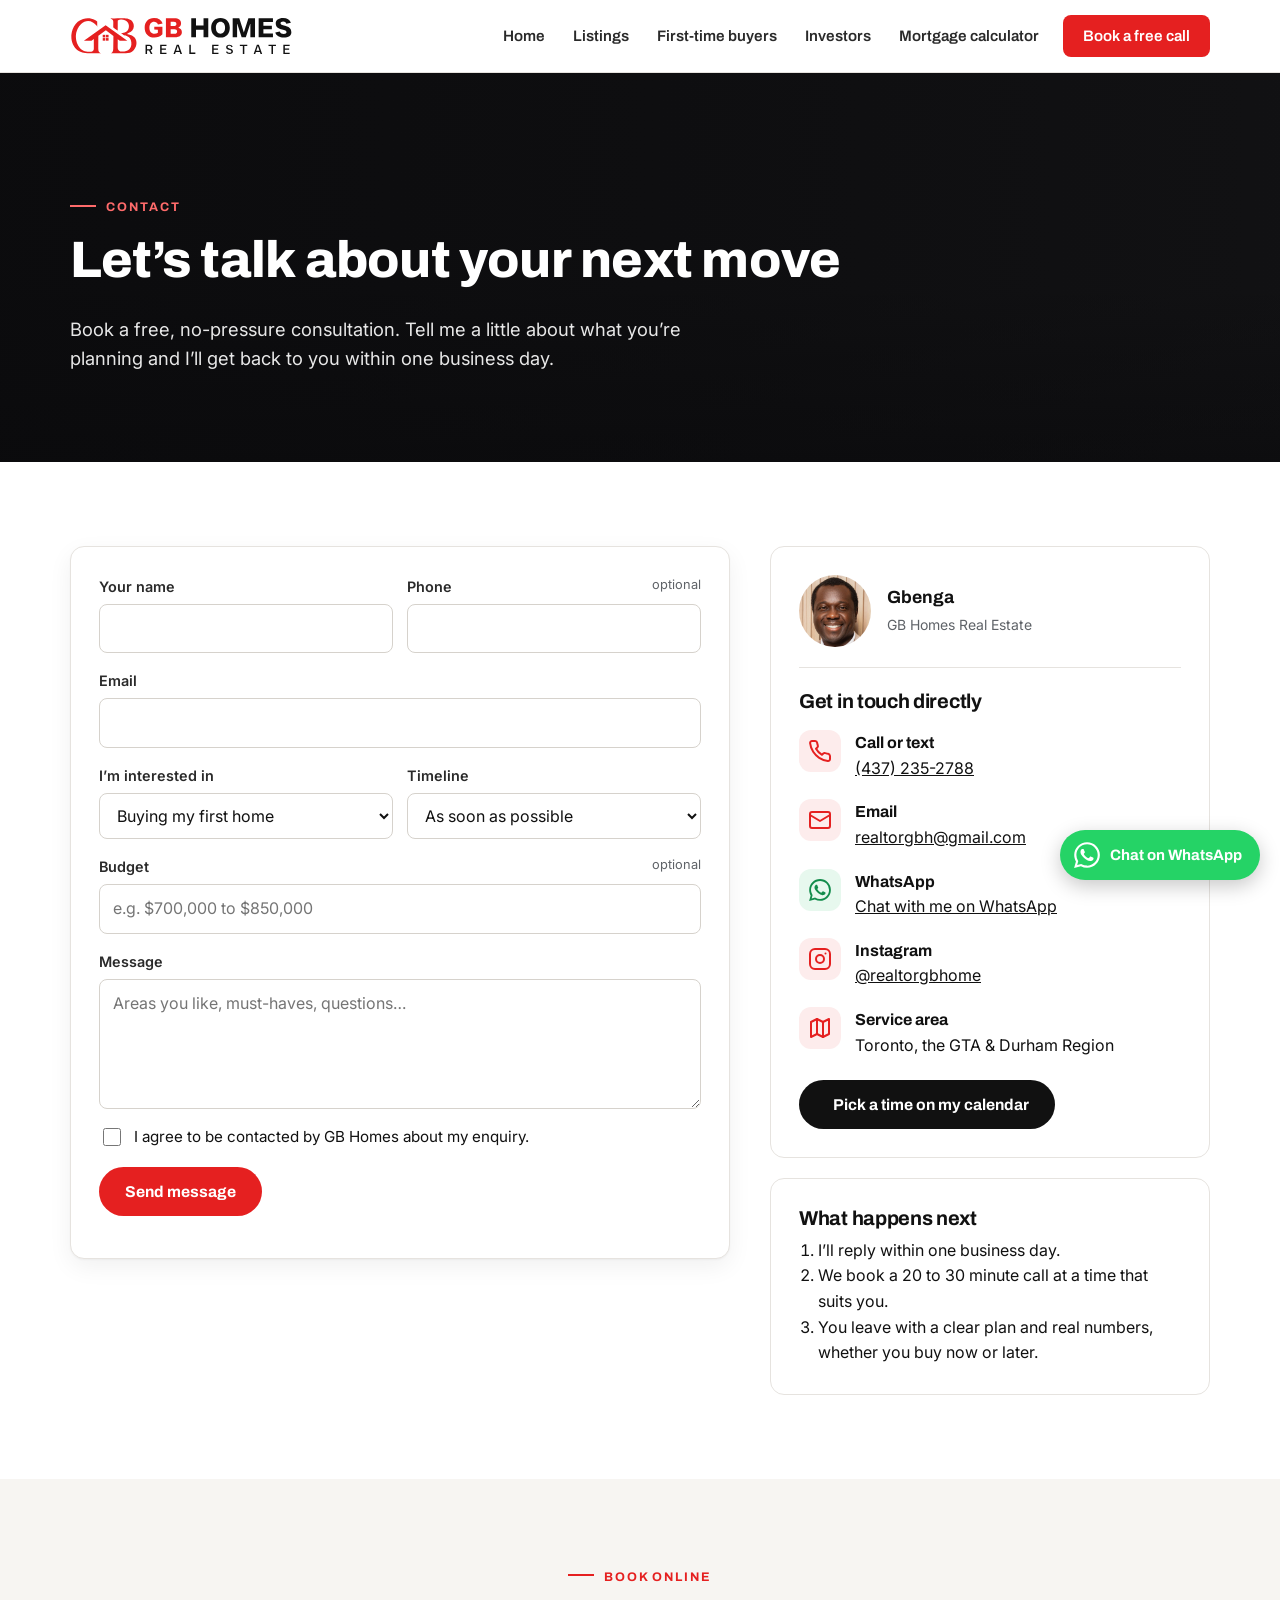
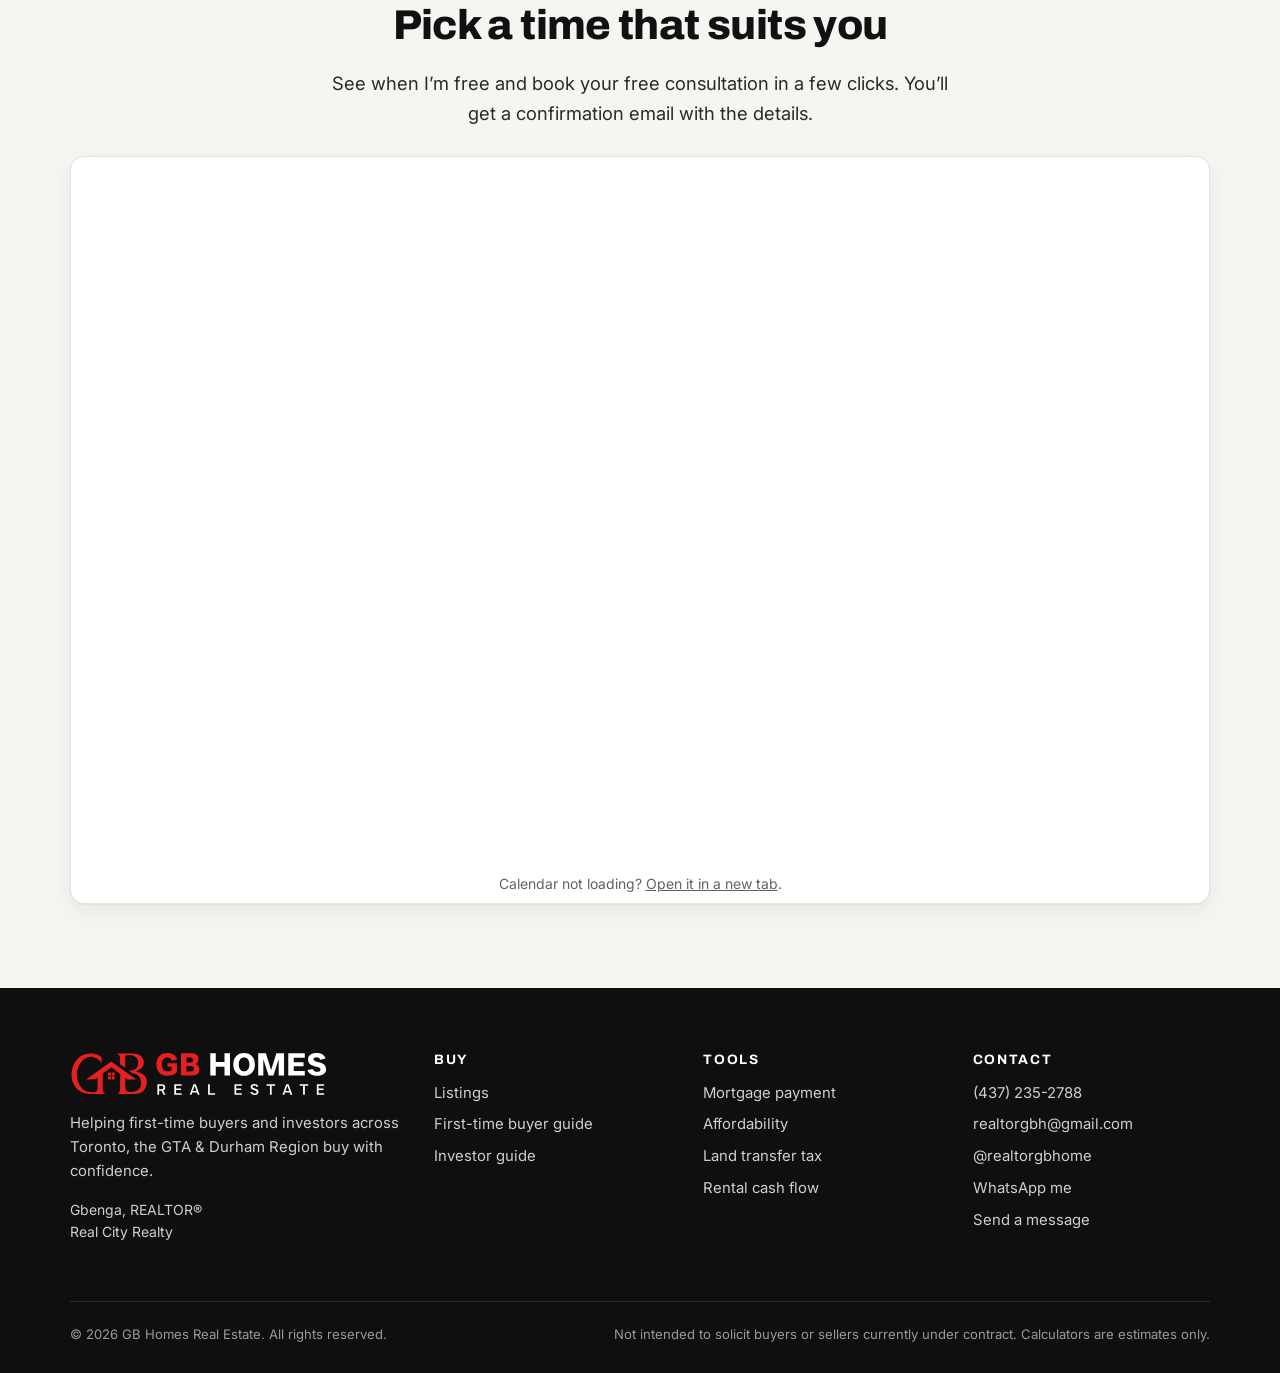
==== commit 9a4bccfe: "Add GSAP animations and design polish - Hero: headline words rise and sharpen in, then text, buttons" ====
--- a/contact.html
+++ b/contact.html
@@ -13,7 +13,8 @@
 <link rel="preconnect" href="https://fonts.googleapis.com">
 <link rel="preconnect" href="https://fonts.gstatic.com" crossorigin>
 <link href="https://fonts.googleapis.com/css2?family=Archivo:wght@600;700;800&family=Inter:wght@400;500;600&display=swap" rel="stylesheet">
-<link rel="stylesheet" href="css/styles.css?v=wa20261117">
+<link rel="stylesheet" href="css/styles.css?v=motion20261118">
+<script>(function(d){try{if(!matchMedia("(prefers-reduced-motion: reduce)").matches){d.classList.add("motion");setTimeout(function(){d.classList.remove("motion")},2500)}}catch(e){}})(document.documentElement)</script>
 </head>
 <body>
 <a class="skip-link" href="#main">Skip to content</a>
@@ -177,11 +178,14 @@
     </div>
   </div>
 </footer>
-<script src="js/config.js?v=wa20261117"></script>
-<script src="js/supabase.js?v=wa20261117"></script>
-<script src="js/site.js?v=wa20261117"></script>
-<script src="js/listings-data.js?v=wa20261117"></script>
-<script src="js/contact.js?v=wa20261117"></script>
-<script src="js/booking.js?v=wa20261117"></script>
+<script src="js/vendor/gsap.min.js?v=3.13.0"></script>
+<script src="js/vendor/ScrollTrigger.min.js?v=3.13.0"></script>
+<script src="js/config.js?v=motion20261118"></script>
+<script src="js/supabase.js?v=motion20261118"></script>
+<script src="js/site.js?v=motion20261118"></script>
+<script src="js/listings-data.js?v=motion20261118"></script>
+<script src="js/contact.js?v=motion20261118"></script>
+<script src="js/booking.js?v=motion20261118"></script>
+<script src="js/motion.js?v=motion20261118"></script>
 </body>
 </html>
--- a/css/styles.css
+++ b/css/styles.css
@@ -553,3 +553,48 @@
 @media print { .wa-float { display: none; } }
 .icon-badge--wa { background: #e7f8ee; color: #128c4b; }
 .icon-badge--wa svg { width: 22px; height: 22px; }
+
+/* ==========================================================================
+   Motion & polish (the animations themselves live in js/motion.js, powered by GSAP)
+   ========================================================================== */
+/* Hide the hero for a moment while the entrance animation gets ready (shown after 2.5s at most). */
+.motion .hero .wrap > *, .motion .page-hero .wrap { visibility: hidden; }
+/* GSAP takes over the simple fade-in when it is running. */
+.gsap-ready .reveal { opacity: 1; transform: none; transition: none; }
+.split-word, .split-word__inner { display: inline-block; }
+h1, h2 { text-wrap: balance; }
+.result-big, .program .amount, .stat .value { font-variant-numeric: tabular-nums; }
+
+/* Header gains a soft shadow once you scroll */
+.site-header { transition: box-shadow .3s ease, background .3s ease; }
+.site-header.is-scrolled { background: rgba(255, 255, 255, 0.97); box-shadow: 0 6px 24px rgba(0, 0, 0, 0.07); }
+
+/* Eyebrow labels get a short rule in front, a classic premium touch */
+.eyebrow::before {
+  content: ""; display: inline-block; width: 26px; height: 2px; margin-right: 10px;
+  background: currentColor; vertical-align: middle; position: relative; top: -2px;
+}
+
+/* Cards lift gently on hover */
+.service-card, .program { transition: transform .35s cubic-bezier(.2,.7,.2,1), box-shadow .35s ease, border-color .35s ease; }
+.service-card:hover, .program:hover { transform: translateY(-4px); box-shadow: var(--shadow-lg); border-color: #ddd6cf; }
+.icon-badge { transition: background .35s ease, color .35s ease, transform .35s cubic-bezier(.2,.7,.2,1); }
+.service-card:hover .icon-badge { background: var(--red); color: #fff; transform: rotate(-6deg) scale(1.05); }
+.listing-card { transition: transform .35s cubic-bezier(.2,.7,.2,1), box-shadow .35s ease; }
+.listing-card:hover { transform: translateY(-4px); }
+.listing-media { overflow: hidden; }
+.listing-media img { transition: transform .8s cubic-bezier(.2,.7,.2,1); }
+.listing-card:hover .listing-media img { transform: scale(1.05); }
+
+/* Call-to-action band: a soft light highlight in the corner */
+.cta-band { background: radial-gradient(120% 140% at 100% 0%, #ff4d4d 0%, rgba(255, 77, 77, 0) 55%), var(--red); }
+
+/* "The process": a line that fills across the steps as you scroll */
+.steps { position: relative; }
+.steps-line { position: absolute; left: 0; right: 0; top: 46px; height: 2px; background: rgba(255, 255, 255, 0.12); border-radius: 2px; pointer-events: none; }
+.steps-line span { display: block; height: 100%; background: var(--red); transform-origin: left center; border-radius: 2px; }
+@media (max-width: 900px) { .steps-line { display: none; } }
+
+@media (prefers-reduced-motion: reduce) {
+  .service-card:hover, .program:hover, .listing-card:hover, .listing-card:hover .listing-media img, .service-card:hover .icon-badge { transform: none; }
+}
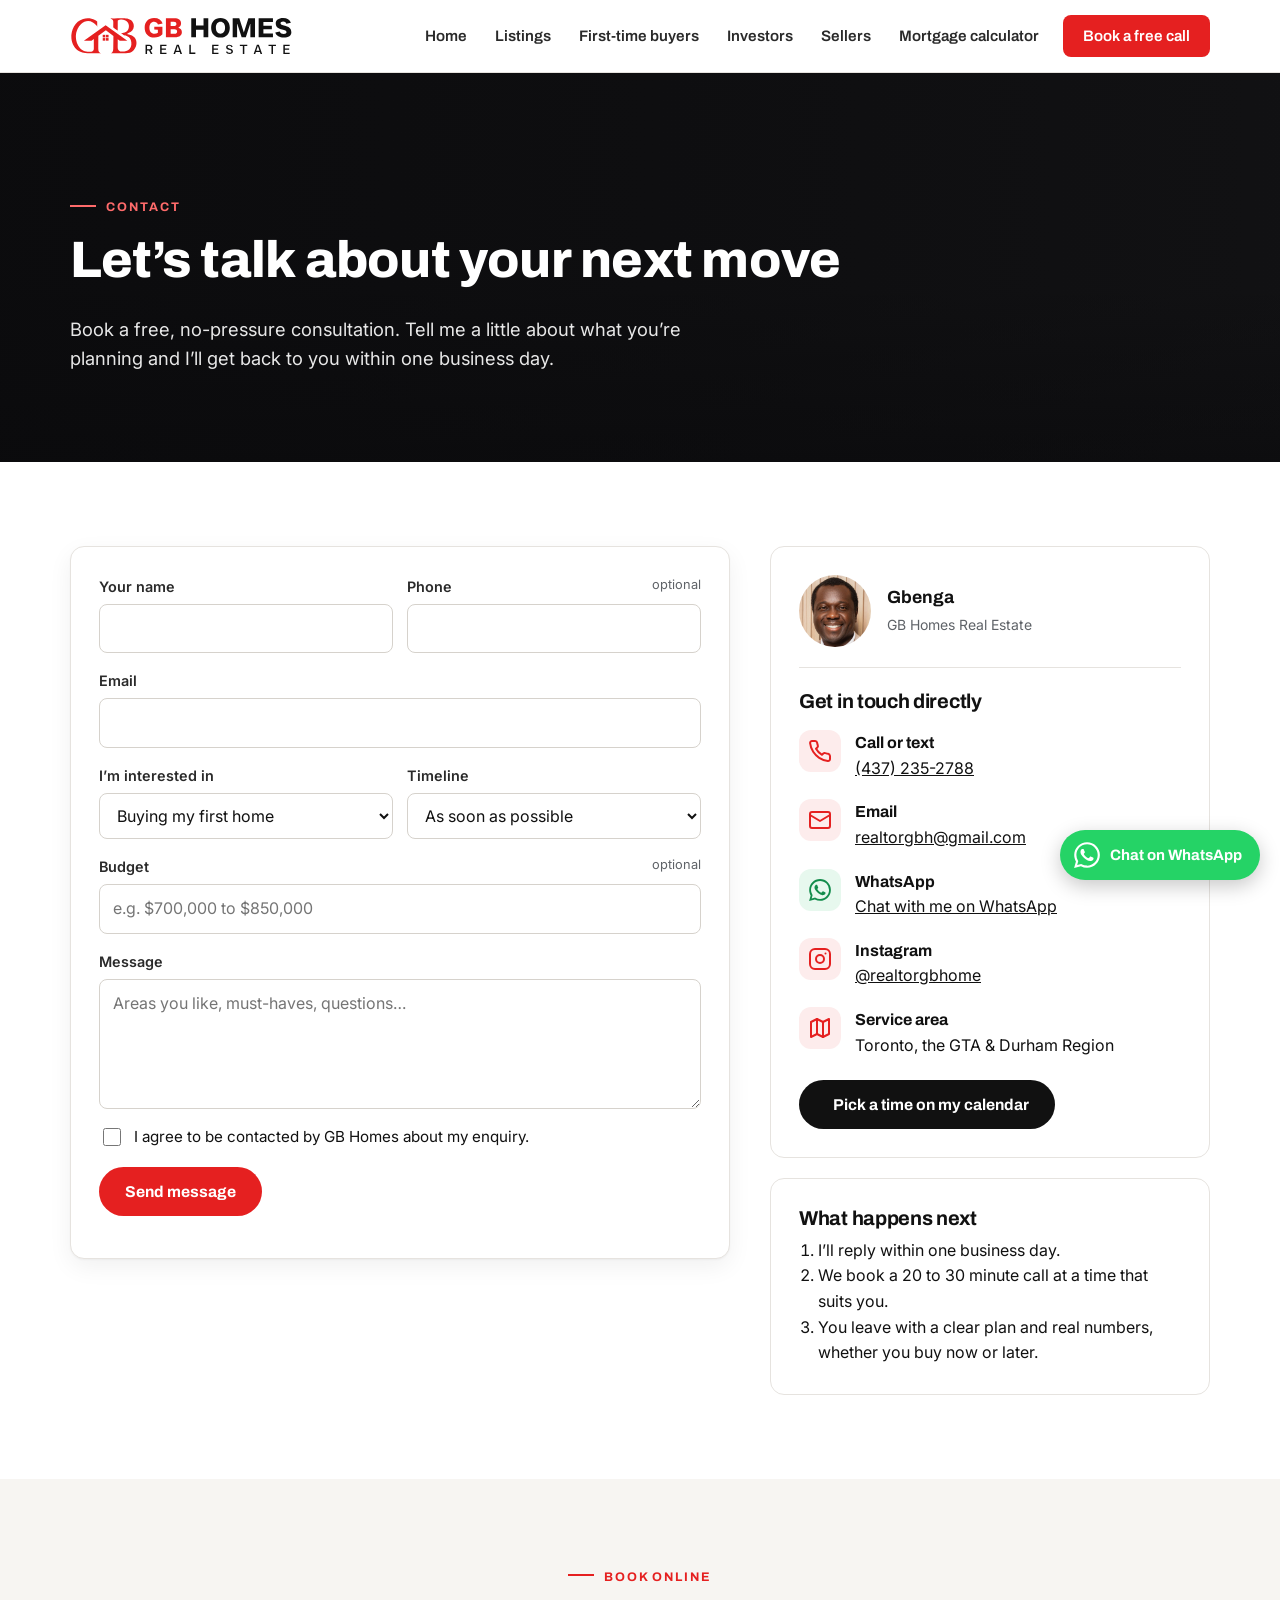
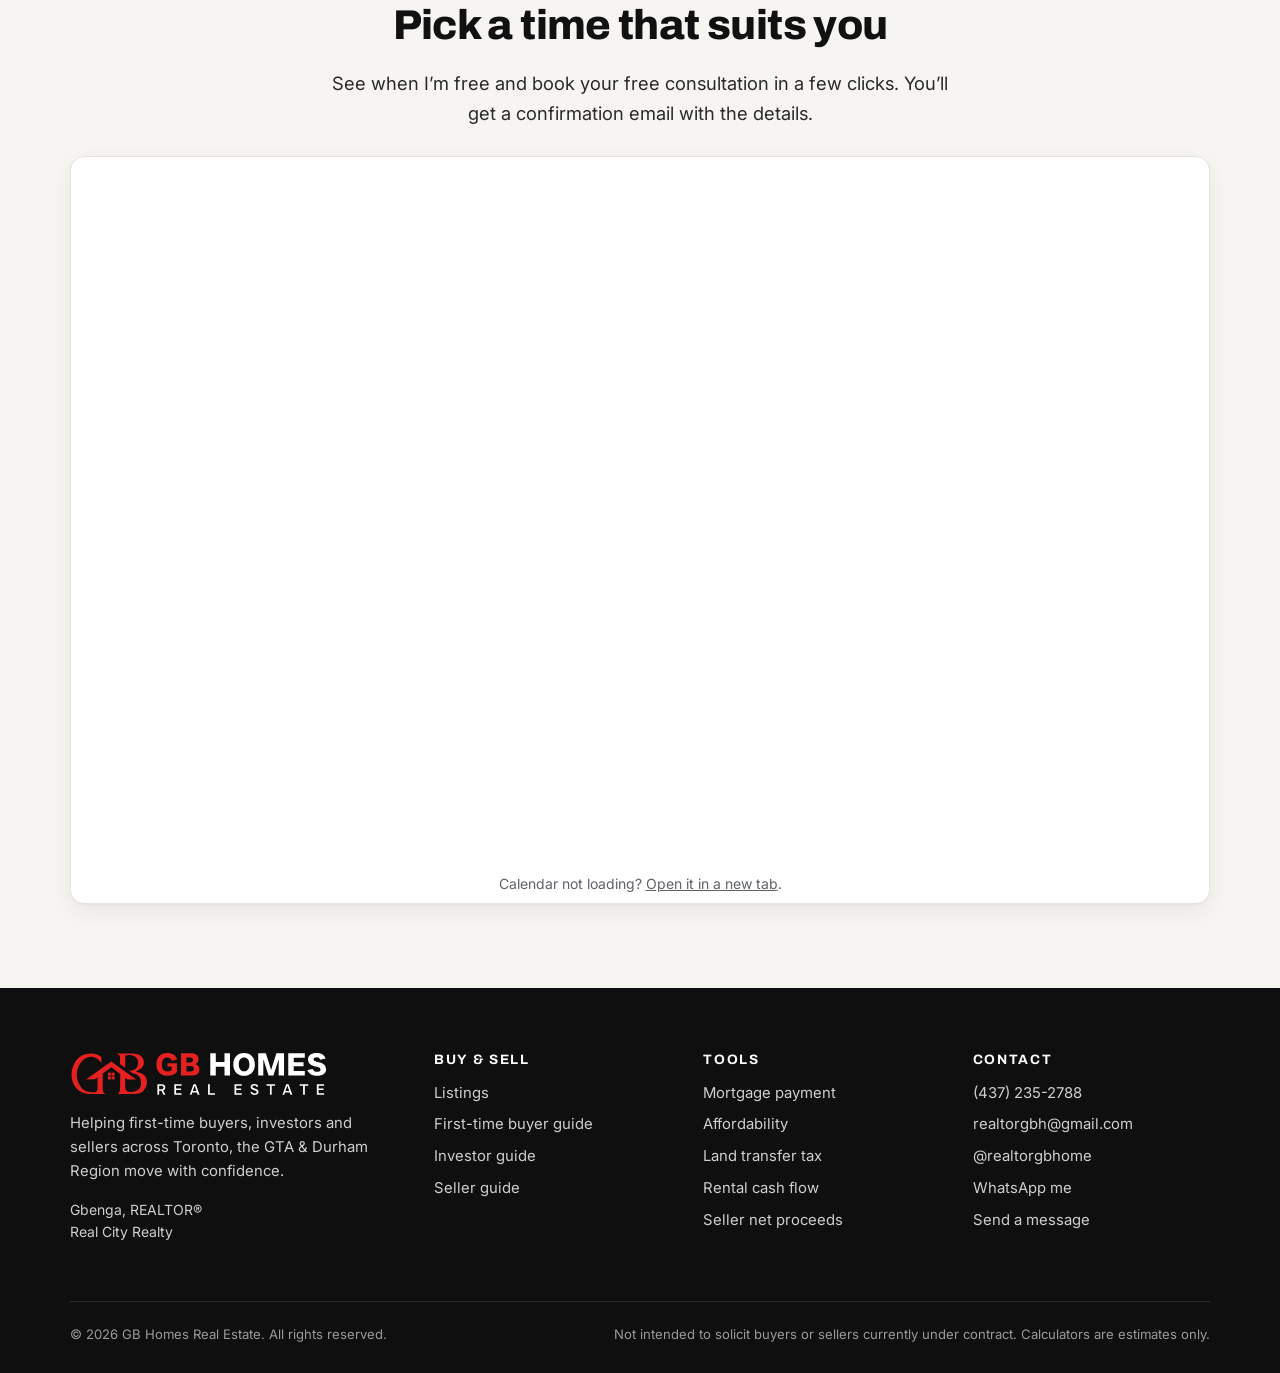
==== commit 3cee5f9d: "Add a Sellers page with net proceeds calculator and home value request form New sellers.html seller " ====
--- a/contact.html
+++ b/contact.html
@@ -13,7 +13,7 @@
 <link rel="preconnect" href="https://fonts.googleapis.com">
 <link rel="preconnect" href="https://fonts.gstatic.com" crossorigin>
 <link href="https://fonts.googleapis.com/css2?family=Archivo:wght@600;700;800&family=Inter:wght@400;500;600&display=swap" rel="stylesheet">
-<link rel="stylesheet" href="css/styles.css?v=motion20261118">
+<link rel="stylesheet" href="css/styles.css?v=sellers20261124">
 <script>(function(d){try{if(!matchMedia("(prefers-reduced-motion: reduce)").matches){d.classList.add("motion");setTimeout(function(){d.classList.remove("motion")},2500)}}catch(e){}})(document.documentElement)</script>
 </head>
 <body>
@@ -23,7 +23,7 @@
     <a class="brand" href="index.html" aria-label="GB Homes Real Estate, home"><img src="assets/brand/logo-horizontal.svg" alt="GB Homes Real Estate" width="215" height="38"></a>
     <button class="nav-toggle" type="button" aria-expanded="false" aria-controls="site-nav" aria-label="Open menu"><svg viewBox="0 0 24 24" fill="none" stroke="currentColor" stroke-width="2" stroke-linecap="round" stroke-linejoin="round" aria-hidden="true"><path d="M3 6h18M3 12h18M3 18h18"/></svg></button>
     <nav class="nav" id="site-nav" aria-label="Main">
-      <a href="index.html">Home</a><a href="listings.html">Listings</a><a href="first-time-buyers.html">First-time buyers</a><a href="investors.html">Investors</a><a href="mortgage-calculator.html">Mortgage calculator</a>
+      <a href="index.html">Home</a><a href="listings.html">Listings</a><a href="first-time-buyers.html">First-time buyers</a><a href="investors.html">Investors</a><a href="sellers.html">Sellers</a><a href="mortgage-calculator.html">Mortgage calculator</a>
       <a class="btn btn--red" href="#book" aria-current="page">Book a free call</a>
     </nav>
   </div>
@@ -141,15 +141,16 @@
     <div class="footer-grid">
       <div>
         <img class="footer-logo" src="assets/brand/logo-horizontal-white.svg" alt="GB Homes Real Estate" width="250" height="44">
-        <p>Helping first-time buyers and investors across <span data-config="serviceArea">Toronto, the GTA &amp; Durham Region</span> buy with confidence.</p>
+        <p>Helping first-time buyers, investors and sellers across <span data-config="serviceArea">Toronto, the GTA &amp; Durham Region</span> move with confidence.</p>
         <p class="small"><span data-config="agentName">Gbenga</span>, <span data-config="registeredTitle"></span><br><span data-config="brokerageName"></span><span data-config-wrap><br><span data-config="brokerageAddress"></span></span></p>
       </div>
       <div>
-        <h4>Buy</h4>
+        <h4>Buy &amp; sell</h4>
         <ul>
           <li><a href="listings.html">Listings</a></li>
           <li><a href="first-time-buyers.html">First-time buyer guide</a></li>
           <li><a href="investors.html">Investor guide</a></li>
+          <li><a href="sellers.html">Seller guide</a></li>
         </ul>
       </div>
       <div>
@@ -159,6 +160,7 @@
           <li><a href="mortgage-calculator.html#afford">Affordability</a></li>
           <li><a href="mortgage-calculator.html#closing">Land transfer tax</a></li>
           <li><a href="investors.html#calculator">Rental cash flow</a></li>
+          <li><a href="sellers.html#proceeds">Seller net proceeds</a></li>
         </ul>
       </div>
       <div>
@@ -180,12 +182,12 @@
 </footer>
 <script src="js/vendor/gsap.min.js?v=3.13.0"></script>
 <script src="js/vendor/ScrollTrigger.min.js?v=3.13.0"></script>
-<script src="js/config.js?v=motion20261118"></script>
-<script src="js/supabase.js?v=motion20261118"></script>
-<script src="js/site.js?v=motion20261118"></script>
-<script src="js/listings-data.js?v=motion20261118"></script>
-<script src="js/contact.js?v=motion20261118"></script>
-<script src="js/booking.js?v=motion20261118"></script>
-<script src="js/motion.js?v=motion20261118"></script>
+<script src="js/config.js?v=sellers20261124"></script>
+<script src="js/supabase.js?v=sellers20261124"></script>
+<script src="js/site.js?v=sellers20261124"></script>
+<script src="js/listings-data.js?v=sellers20261124"></script>
+<script src="js/contact.js?v=sellers20261124"></script>
+<script src="js/booking.js?v=sellers20261124"></script>
+<script src="js/motion.js?v=sellers20261124"></script>
 </body>
 </html>
--- a/css/styles.css
+++ b/css/styles.css
@@ -147,7 +147,7 @@
 }
 .nav-toggle svg { width: 28px; height: 28px; }
 
-@media (max-width: 960px) {
+@media (max-width: 1080px) {
   .nav-toggle { display: inline-flex; }
   .nav {
     position: fixed; inset: 72px 0 auto 0; flex-direction: column; align-items: stretch;
@@ -271,6 +271,7 @@
 /* ---------- Calculator layout ---------- */
 .calc { display: grid; grid-template-columns: 400px 1fr; gap: 28px; align-items: start; }
 @media (max-width: 960px) { .calc { grid-template-columns: 1fr; } }
+@media (max-width: 1180px) { .guide-layout .calc { grid-template-columns: minmax(0, 1fr); } .guide-layout .calc-panel { position: static; } }
 .calc-panel { position: sticky; top: 96px; }
 @media (max-width: 960px) { .calc-panel { position: static; } }
 
@@ -371,7 +372,7 @@
 }
 
 /* ---------- Guides ---------- */
-.guide-layout { display: grid; grid-template-columns: 240px 1fr; gap: 48px; align-items: start; }
+.guide-layout { display: grid; grid-template-columns: 240px minmax(0, 1fr); gap: 48px; align-items: start; }
 .toc { position: sticky; top: 96px; font-size: 0.92rem; }
 .toc ol { list-style: none; padding: 0; margin: 0; border-left: 2px solid var(--line); }
 .toc a { display: block; padding: 7px 14px; text-decoration: none; color: var(--muted); margin-left: -2px; border-left: 2px solid transparent; }
@@ -504,6 +505,7 @@
 .page-hero--investors { background-image: url("https://images.pexels.com/photos/8134821/pexels-photo-8134821.jpeg?auto=compress&cs=tinysrgb&w=1920"); }
 .page-hero--mortgage-calculator { background-image: url("https://images.pexels.com/photos/31737859/pexels-photo-31737859.jpeg?auto=compress&cs=tinysrgb&w=1920"); }
 .page-hero--contact { background-image: url("https://images.pexels.com/photos/7031406/pexels-photo-7031406.jpeg?auto=compress&cs=tinysrgb&w=1920"); }
+.page-hero--sellers { background-image: url("https://images.pexels.com/photos/7641828/pexels-photo-7641828.jpeg?auto=compress&cs=tinysrgb&w=1920"); }
 @media (max-width: 640px) { .page-hero--photo { padding: 88px 0 64px; } .page-hero--photo::before { background: rgba(10,10,12,.7); } }
 .page-hero--photo .btn--ghost { color: #fff; }
 .page-hero--photo .btn--ghost:hover { background: #fff; border-color: #fff; color: var(--ink); }
@@ -598,3 +600,4 @@
 @media (prefers-reduced-motion: reduce) {
   .service-card:hover, .program:hover, .listing-card:hover, .listing-card:hover .listing-media img, .service-card:hover .icon-badge { transform: none; }
 }
+.breakdown td:last-child { white-space: nowrap; }
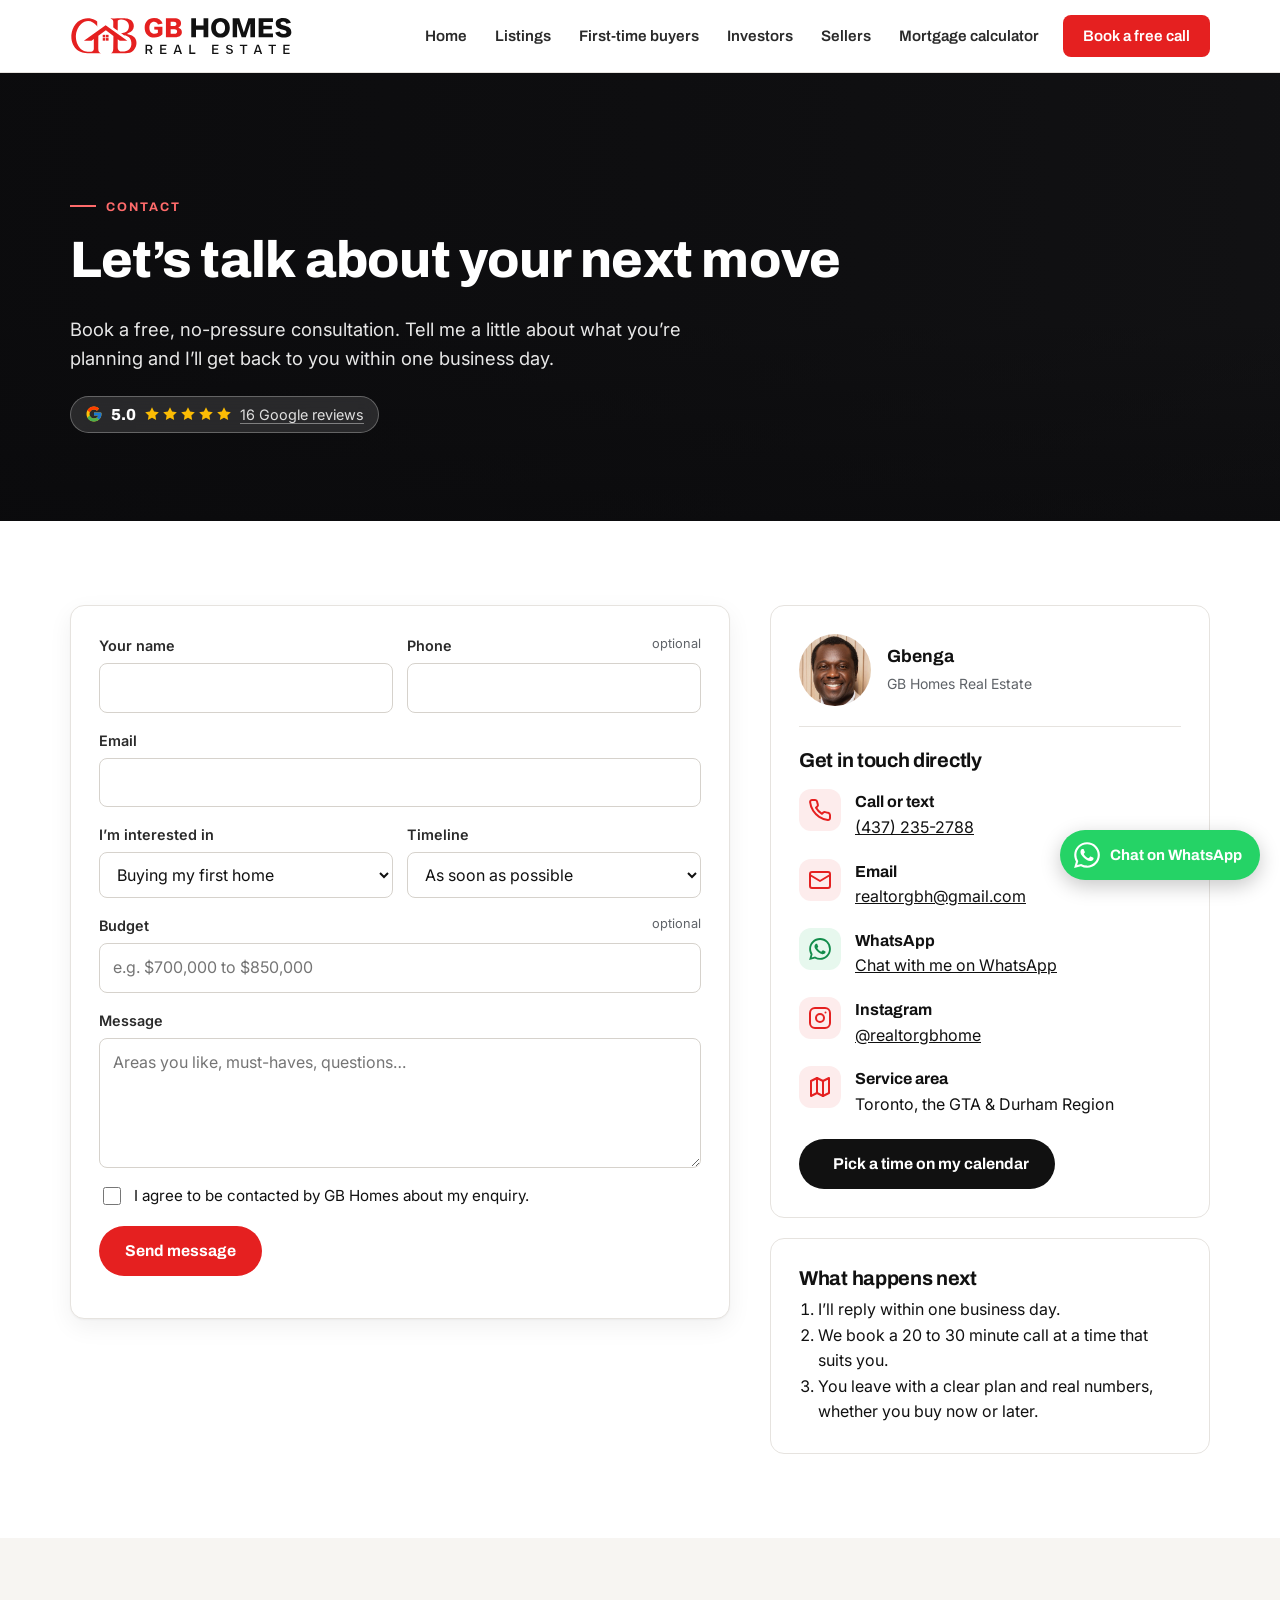
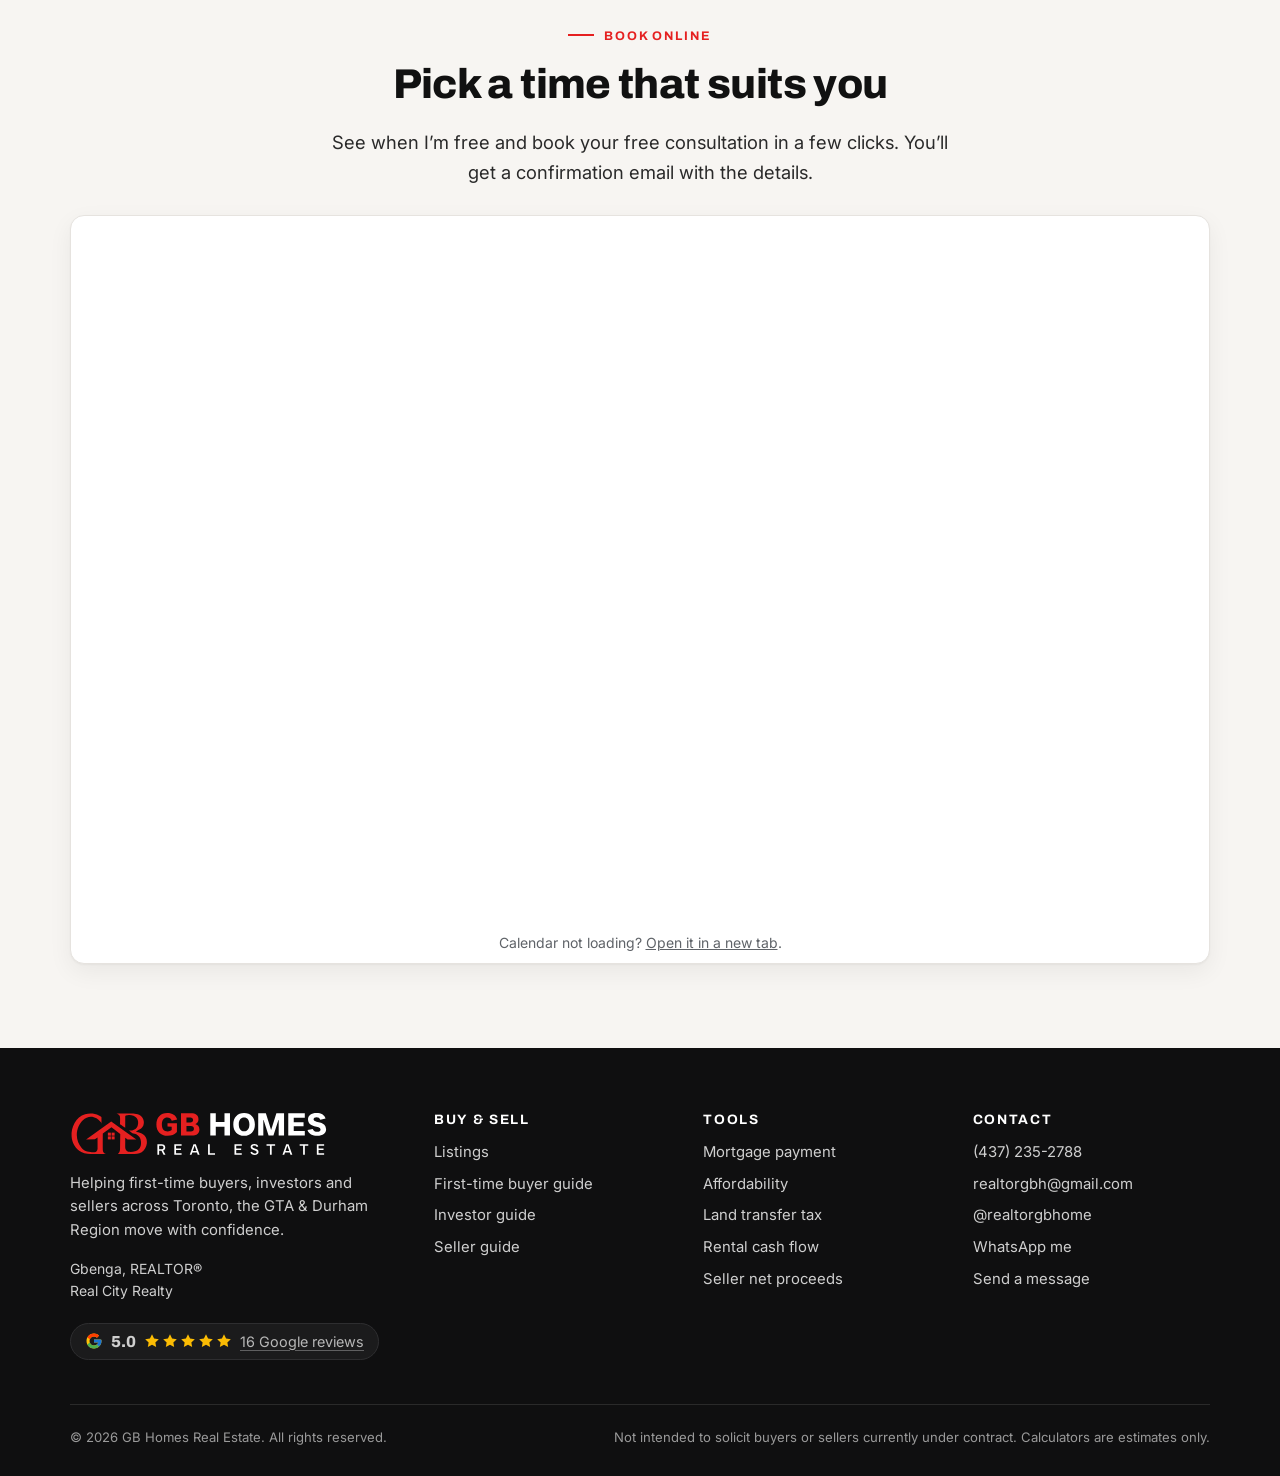
==== commit 1b6ee50f: "Show Google reviews on the site: home page section, rating badges, Leave a review button Co-Authored" ====
--- a/contact.html
+++ b/contact.html
@@ -13,7 +13,7 @@
 <link rel="preconnect" href="https://fonts.googleapis.com">
 <link rel="preconnect" href="https://fonts.gstatic.com" crossorigin>
 <link href="https://fonts.googleapis.com/css2?family=Archivo:wght@600;700;800&family=Inter:wght@400;500;600&display=swap" rel="stylesheet">
-<link rel="stylesheet" href="css/styles.css?v=sellers20261124">
+<link rel="stylesheet" href="css/styles.css?v=reviews20261126">
 <script>(function(d){try{if(!matchMedia("(prefers-reduced-motion: reduce)").matches){d.classList.add("motion");setTimeout(function(){d.classList.remove("motion")},2500)}}catch(e){}})(document.documentElement)</script>
 </head>
 <body>
@@ -34,6 +34,7 @@
     <span class="eyebrow">Contact</span>
     <h1>Let’s talk about your next move</h1>
     <p class="lead">Book a free, no-pressure consultation. Tell me a little about what you’re planning and I’ll get back to you within one business day.</p>
+    <a class="g-badge g-badge--hero" href="index.html#reviews" data-google-badge>Rated 5.0 on Google</a>
   </div>
 </section>
 
@@ -143,6 +144,7 @@
         <img class="footer-logo" src="assets/brand/logo-horizontal-white.svg" alt="GB Homes Real Estate" width="250" height="44">
         <p>Helping first-time buyers, investors and sellers across <span data-config="serviceArea">Toronto, the GTA &amp; Durham Region</span> move with confidence.</p>
         <p class="small"><span data-config="agentName">Gbenga</span>, <span data-config="registeredTitle"></span><br><span data-config="brokerageName"></span><span data-config-wrap><br><span data-config="brokerageAddress"></span></span></p>
+        <a class="g-badge g-badge--footer" data-google-badge>Rated 5.0 on Google</a>
       </div>
       <div>
         <h4>Buy &amp; sell</h4>
@@ -182,12 +184,14 @@
 </footer>
 <script src="js/vendor/gsap.min.js?v=3.13.0"></script>
 <script src="js/vendor/ScrollTrigger.min.js?v=3.13.0"></script>
-<script src="js/config.js?v=sellers20261124"></script>
-<script src="js/supabase.js?v=sellers20261124"></script>
-<script src="js/site.js?v=sellers20261124"></script>
-<script src="js/listings-data.js?v=sellers20261124"></script>
-<script src="js/contact.js?v=sellers20261124"></script>
-<script src="js/booking.js?v=sellers20261124"></script>
-<script src="js/motion.js?v=sellers20261124"></script>
+<script src="js/config.js?v=reviews20261126"></script>
+<script src="js/supabase.js?v=reviews20261126"></script>
+<script src="js/site.js?v=reviews20261126"></script>
+<script src="js/listings-data.js?v=reviews20261126"></script>
+<script src="js/contact.js?v=reviews20261126"></script>
+<script src="js/booking.js?v=reviews20261126"></script>
+<script src="js/reviews-data.js?v=reviews20261126"></script>
+<script src="js/reviews.js?v=reviews20261126"></script>
+<script src="js/motion.js?v=reviews20261126"></script>
 </body>
 </html>
--- a/css/styles.css
+++ b/css/styles.css
@@ -601,3 +601,78 @@
   .service-card:hover, .program:hover, .listing-card:hover, .listing-card:hover .listing-media img, .service-card:hover .icon-badge { transform: none; }
 }
 .breakdown td:last-child { white-space: nowrap; }
+
+/* ==========================================================================
+   Google reviews (data in js/reviews-data.js, drawn by js/reviews.js)
+   ========================================================================== */
+.g-icon { width: 18px; height: 18px; flex-shrink: 0; }
+.g-stars { display: inline-flex; gap: 2px; vertical-align: middle; }
+.g-stars svg { width: 16px; height: 16px; fill: #fbbc04; }
+.g-stars .off svg { fill: #d9d4ce; }
+
+/* Small "5.0 ★★★★★ 16 Google reviews" pill */
+.g-badge {
+  display: inline-flex; align-items: center; gap: 8px; flex-wrap: wrap;
+  padding: 8px 14px; border-radius: 999px; text-decoration: none;
+  background: #fff; color: var(--ink); border: 1px solid var(--line);
+  font-size: 0.9rem; line-height: 1.2; box-shadow: var(--shadow);
+  transition: transform .2s ease, box-shadow .2s ease;
+}
+.g-badge:hover { transform: translateY(-1px); box-shadow: var(--shadow-lg); }
+.g-badge__score { font-family: var(--font-head); font-weight: 800; font-size: 1rem; }
+.g-badge__count { color: var(--muted); text-decoration: underline; text-underline-offset: 3px; text-decoration-color: rgba(0,0,0,.25); }
+.g-badge--hero { margin-top: 22px; }
+.hero--dark .g-badge--hero, .page-hero--photo .g-badge--hero {
+  background: rgba(255, 255, 255, 0.12); border-color: rgba(255, 255, 255, 0.28); color: #fff;
+  backdrop-filter: blur(8px); -webkit-backdrop-filter: blur(8px); box-shadow: none;
+}
+.hero--dark .g-badge__count, .page-hero--photo .g-badge__count { color: rgba(255, 255, 255, 0.85); text-decoration-color: rgba(255,255,255,.4); }
+.hero--dark .g-stars .off svg, .page-hero--photo .g-stars .off svg { fill: rgba(255, 255, 255, 0.3); }
+.hero .g-badge--hero { display: flex; width: max-content; max-width: 100%; }
+.page-hero .g-badge--hero { display: flex; width: max-content; max-width: 100%; }
+.g-badge--footer { margin-top: 6px; background: #1b1b1c; border-color: #2e2e30; color: #fff; box-shadow: none; }
+.site-footer a.g-badge--footer:hover { color: #fff; }
+.g-badge--footer .g-badge__count { color: #b7b7b7; text-decoration-color: rgba(255,255,255,.3); }
+
+/* Home page section */
+.reviews-head { display: grid; grid-template-columns: 1fr auto; gap: 32px; align-items: end; margin-bottom: 36px; }
+.reviews-head h2 { margin-bottom: 10px; }
+.reviews-head .lead { margin: 0; }
+.reviews-summary { padding: 22px 24px; min-width: 300px; }
+.reviews-summary__score { display: flex; align-items: center; gap: 12px; font-family: var(--font-head); font-weight: 800; font-size: 2.6rem; line-height: 1; }
+.reviews-summary__score .g-stars svg { width: 22px; height: 22px; }
+.reviews-summary__count { margin: 8px 0 16px; color: var(--muted); font-size: 0.95rem; }
+.reviews-summary__count a { color: var(--ink); font-weight: 600; text-underline-offset: 3px; }
+@media (max-width: 760px) {
+  .reviews-head { grid-template-columns: 1fr; align-items: start; }
+  .reviews-summary { min-width: 0; }
+}
+
+.review-card { display: flex; flex-direction: column; gap: 14px; padding: 24px; }
+.review-card[hidden] { display: none; }
+.review-card__top { display: flex; align-items: center; justify-content: space-between; }
+.review-card__text { position: relative; color: var(--ink-2); max-height: 9.6em; overflow: hidden; }
+.review-card__text p { margin: 0 0 0.8em; }
+.review-card__text p:last-child { margin-bottom: 0; }
+.review-card.is-clamped:not(.is-open) .review-card__text::after {
+  content: ""; position: absolute; left: 0; right: 0; bottom: 0; height: 2.4em;
+  background: linear-gradient(rgba(255,255,255,0), #fff);
+}
+.review-card.is-open .review-card__text { max-height: none; }
+.review-card__more {
+  align-self: flex-start; background: none; border: 0; padding: 0; cursor: pointer;
+  font-family: var(--font-head); font-weight: 700; color: var(--red); font-size: 0.92rem;
+}
+.review-card__more[hidden] { display: none; }
+.review-card__by { margin-top: auto; display: flex; align-items: center; gap: 12px; padding-top: 14px; border-top: 1px solid var(--line); }
+.review-card__by strong { display: block; font-family: var(--font-head); }
+.review-card__avatar {
+  width: 40px; height: 40px; border-radius: 50%; display: grid; place-items: center; flex-shrink: 0;
+  background: var(--red); color: #fff; font-family: var(--font-head); font-weight: 800;
+}
+.review-card__tag { display: block; font-size: 0.82rem; color: var(--muted); }
+.review-card { transition: transform .35s cubic-bezier(.2,.7,.2,1), box-shadow .35s ease; }
+.review-card:hover { transform: translateY(-4px); box-shadow: var(--shadow-lg); }
+.reviews-more { margin-top: 32px; }
+.reviews-more .btn[hidden] { display: none; }
+@media (prefers-reduced-motion: reduce) { .review-card:hover, .g-badge:hover { transform: none; } }
